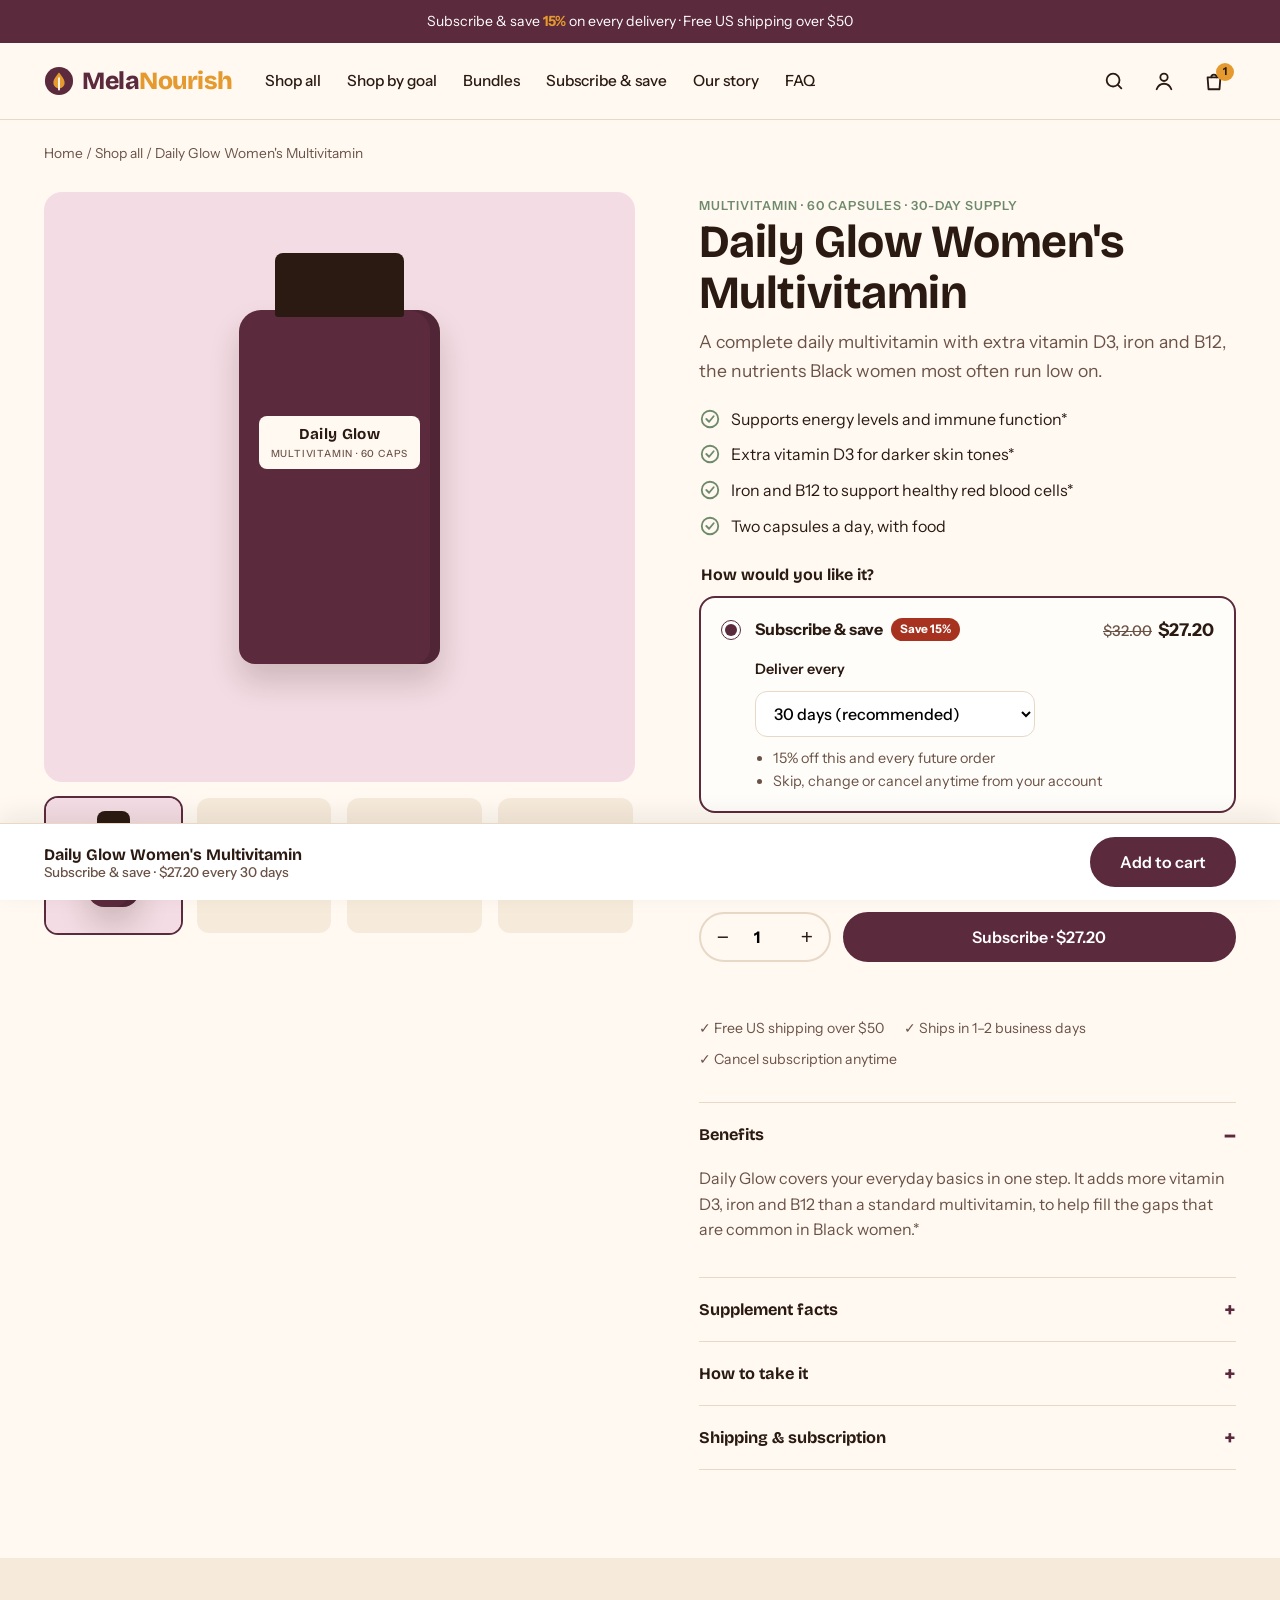
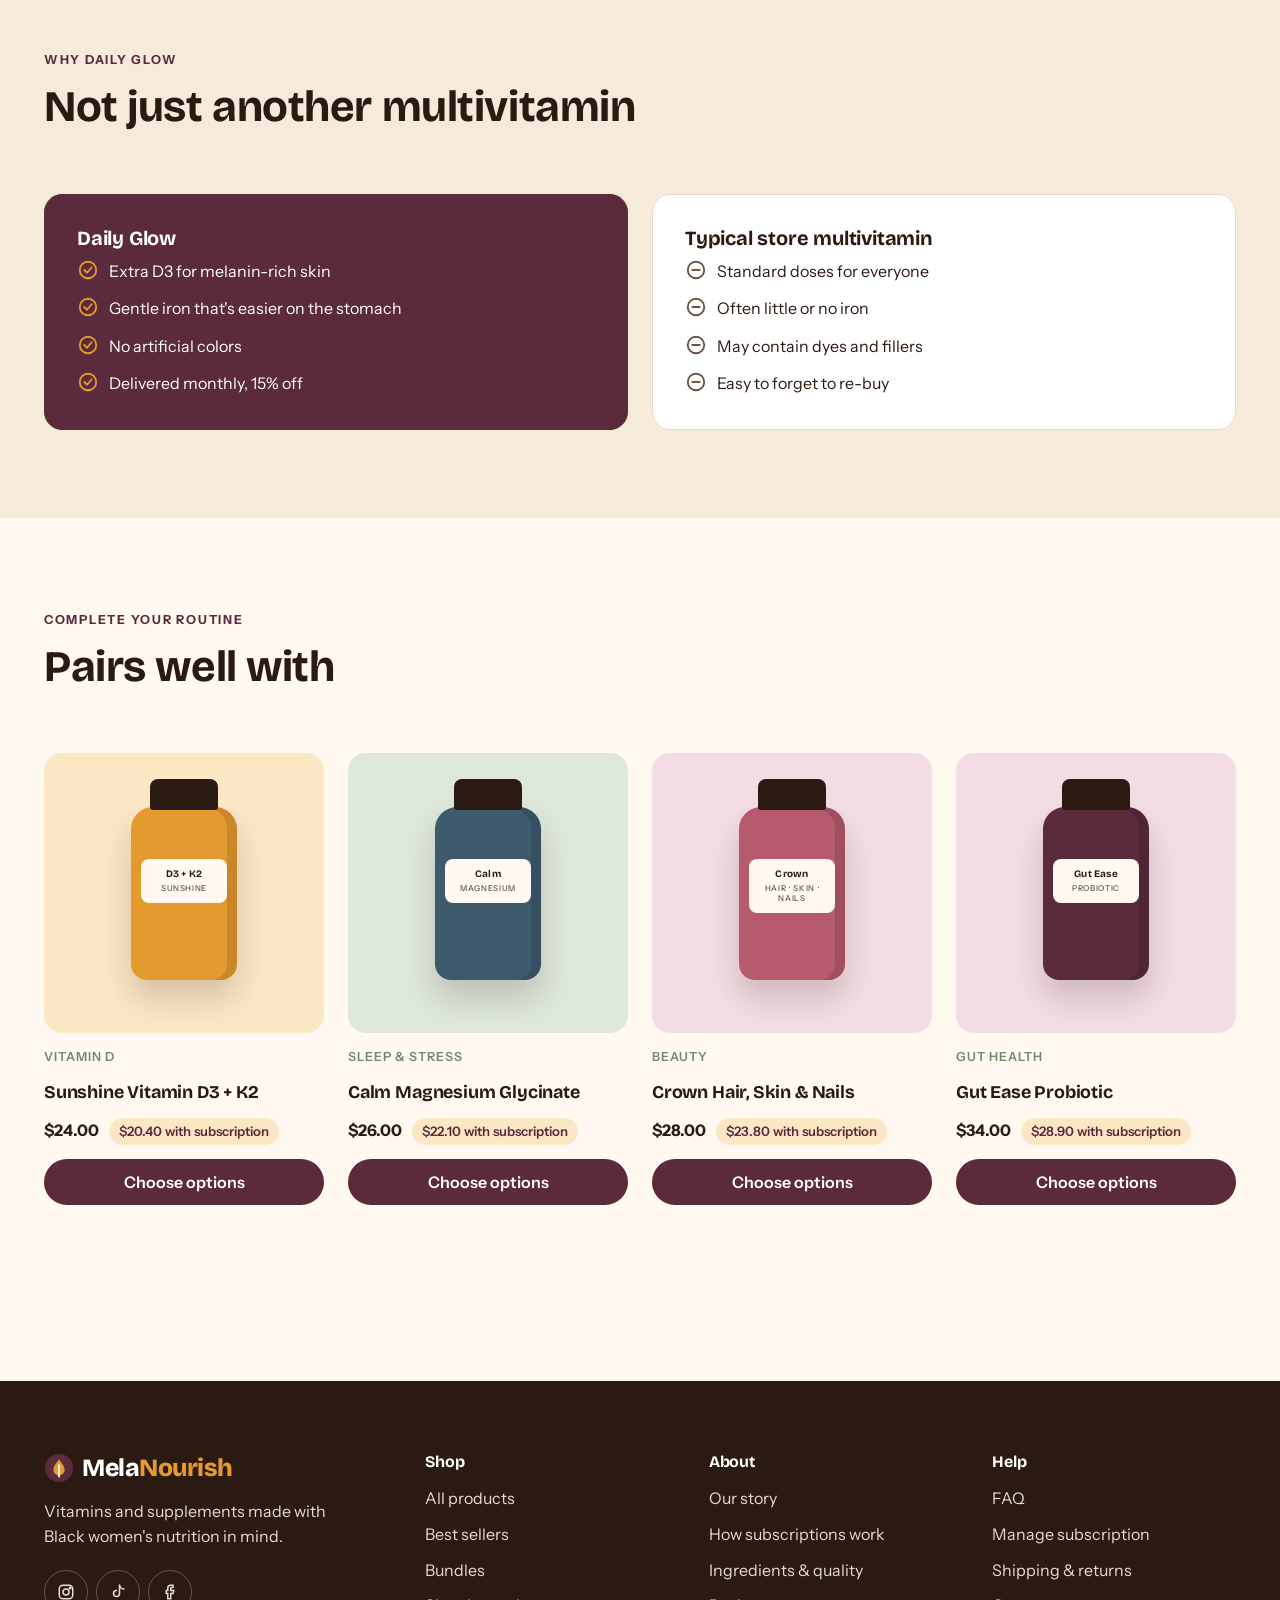
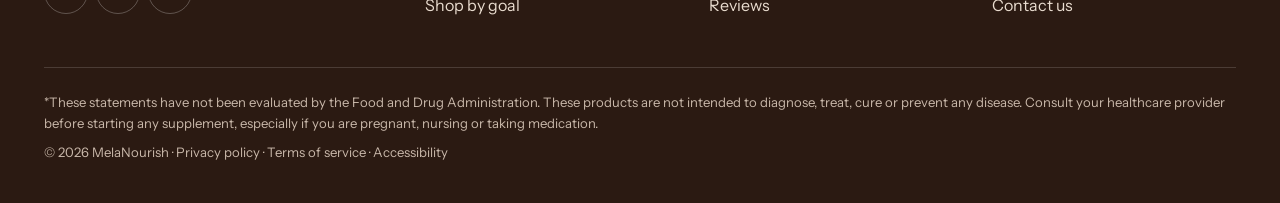
==== product.html @ 8668e56a "Add product page mockup for Daily Glow Women's Multivitamin with complete HTML structure and styling" ====
<!DOCTYPE html>
<html lang="en">
<head>
<meta charset="utf-8">
<meta name="viewport" content="width=device-width, initial-scale=1">
<title>Daily Glow Women's Multivitamin — MelaNourish (Product page mockup)</title>
<link rel="preconnect" href="https://fonts.googleapis.com">
<link rel="preconnect" href="https://fonts.gstatic.com" crossorigin>
<link href="https://fonts.googleapis.com/css2?family=Bricolage+Grotesque:opsz,wght@12..96,500;12..96,700;12..96,800&family=Instrument+Sans:wght@400;500;600;700&display=swap" rel="stylesheet">
<link rel="stylesheet" href="assets/theme.css">
</head>
<body class="has-sticky-atc">

<!-- ============================================================
     SVG icon sprite → snippets/icon-*.liquid
     ============================================================ -->
<svg width="0" height="0" style="position:absolute" aria-hidden="true">
  <defs>
    <symbol id="i-check" viewBox="0 0 24 24" fill="none" stroke="currentColor" stroke-width="2" stroke-linecap="round" stroke-linejoin="round"><circle cx="12" cy="12" r="9"/><path d="m8 12 3 3 5-6"/></symbol>
    <symbol id="i-minus" viewBox="0 0 24 24" fill="none" stroke="currentColor" stroke-width="2" stroke-linecap="round"><circle cx="12" cy="12" r="9"/><path d="M8 12h8"/></symbol>
    <symbol id="i-search" viewBox="0 0 24 24" fill="none" stroke="currentColor" stroke-width="2" stroke-linecap="round"><circle cx="11" cy="11" r="7"/><path d="m20 20-3.5-3.5"/></symbol>
    <symbol id="i-user" viewBox="0 0 24 24" fill="none" stroke="currentColor" stroke-width="2" stroke-linecap="round"><circle cx="12" cy="8" r="4"/><path d="M4 21c1.5-4 4.5-6 8-6s6.5 2 8 6"/></symbol>
    <symbol id="i-bag" viewBox="0 0 24 24" fill="none" stroke="currentColor" stroke-width="2" stroke-linejoin="round"><path d="M5 8h14l-1 13H6L5 8Z"/><path d="M9 8a3 3 0 0 1 6 0" stroke-linecap="round"/></symbol>
    <symbol id="i-menu" viewBox="0 0 24 24" fill="none" stroke="currentColor" stroke-width="2" stroke-linecap="round"><path d="M4 7h16M4 12h16M4 17h16"/></symbol>
    <symbol id="i-leaf" viewBox="0 0 24 24" fill="none" stroke="currentColor" stroke-width="2" stroke-linecap="round" stroke-linejoin="round"><path d="M5 19c0-8 5-14 15-14 0 10-6 15-14 15"/><path d="M5 19c3-4 6-6 10-8"/></symbol>
    <symbol id="i-sun" viewBox="0 0 24 24" fill="none" stroke="currentColor" stroke-width="2" stroke-linecap="round"><circle cx="12" cy="12" r="4"/><path d="M12 2v2M12 20v2M2 12h2M20 12h2M4.9 4.9l1.4 1.4M17.7 17.7l1.4 1.4M4.9 19.1l1.4-1.4M17.7 6.3l1.4-1.4"/></symbol>
    <symbol id="i-bolt" viewBox="0 0 24 24" fill="none" stroke="currentColor" stroke-width="2" stroke-linejoin="round"><path d="M13 2 4 14h7l-1 8 9-12h-7l1-8Z"/></symbol>
    <symbol id="i-sparkle" viewBox="0 0 24 24" fill="none" stroke="currentColor" stroke-width="2" stroke-linejoin="round"><path d="M12 3l1.8 5.2L19 10l-5.2 1.8L12 17l-1.8-5.2L5 10l5.2-1.8L12 3Z"/><path d="M19 16l.7 1.8 1.8.7-1.8.7L19 21l-.7-1.8-1.8-.7 1.8-.7L19 16Z"/></symbol>
    <symbol id="i-moon" viewBox="0 0 24 24" fill="none" stroke="currentColor" stroke-width="2" stroke-linejoin="round"><path d="M20 14.5A8 8 0 1 1 9.5 4a6.5 6.5 0 0 0 10.5 10.5Z"/></symbol>
    <symbol id="i-heart" viewBox="0 0 24 24" fill="none" stroke="currentColor" stroke-width="2" stroke-linejoin="round"><path d="M12 20s-7-4.4-7-10a4 4 0 0 1 7-2.6A4 4 0 0 1 19 10c0 5.6-7 10-7 10Z"/></symbol>
    <symbol id="i-flower" viewBox="0 0 24 24" fill="none" stroke="currentColor" stroke-width="2" stroke-linejoin="round"><circle cx="12" cy="12" r="2.5"/><path d="M12 9.5C12 6 13.5 4 12 3s-0 2.5 0 6.5ZM12 14.5c0 3.5-1.5 5.5 0 6.5s0-2.5 0-6.5ZM9.5 12C6 12 4 10.5 3 12s2.5 0 6.5 0ZM14.5 12c3.5 0 5.5 1.5 6.5 0s-2.5 0-6.5 0Z"/></symbol>
    <symbol id="i-shield" viewBox="0 0 24 24" fill="none" stroke="currentColor" stroke-width="2" stroke-linejoin="round"><path d="M12 3 5 6v6c0 4.5 3 7.5 7 9 4-1.5 7-4.5 7-9V6l-7-3Z"/><path d="m9 12 2 2 4-4" stroke-linecap="round"/></symbol>
    <symbol id="i-truck" viewBox="0 0 24 24" fill="none" stroke="currentColor" stroke-width="2" stroke-linejoin="round"><path d="M3 6h11v10H3zM14 10h4l3 3v3h-7"/><circle cx="7" cy="18" r="2"/><circle cx="17" cy="18" r="2"/></symbol>
    <symbol id="i-refresh" viewBox="0 0 24 24" fill="none" stroke="currentColor" stroke-width="2" stroke-linecap="round" stroke-linejoin="round"><path d="M20 11a8 8 0 0 0-14.9-3M4 13a8 8 0 0 0 14.9 3"/><path d="M4 4v4h4M20 20v-4h-4"/></symbol>
    <symbol id="i-flask" viewBox="0 0 24 24" fill="none" stroke="currentColor" stroke-width="2" stroke-linejoin="round"><path d="M9 3h6M10 3v6l-5 9a2 2 0 0 0 1.8 3h10.4a2 2 0 0 0 1.8-3l-5-9V3"/><path d="M7.5 15h9"/></symbol>
    <symbol id="i-ig" viewBox="0 0 24 24" fill="none" stroke="currentColor" stroke-width="2"><rect x="3" y="3" width="18" height="18" rx="5"/><circle cx="12" cy="12" r="4"/><circle cx="17.5" cy="6.5" r="1" fill="currentColor"/></symbol>
    <symbol id="i-tt" viewBox="0 0 24 24" fill="none" stroke="currentColor" stroke-width="2" stroke-linecap="round"><path d="M14 3v11a4 4 0 1 1-4-4"/><path d="M14 3c.5 3 2.5 5 6 5"/></symbol>
    <symbol id="i-fb" viewBox="0 0 24 24" fill="none" stroke="currentColor" stroke-width="2" stroke-linecap="round"><path d="M15 3h-2a4 4 0 0 0-4 4v3H7v4h2v7h4v-7h3l1-4h-4V7a1 1 0 0 1 1-1h2V3Z"/></symbol>
    <symbol id="i-logo" viewBox="0 0 32 32"><circle cx="16" cy="16" r="15" fill="#5B2A3C"/><path d="M16 7c3 4 6 7 6 11a6 6 0 0 1-12 0c0-4 3-7 6-11Z" fill="#E59A2F"/><path d="M16 13v12" stroke="#FFF9F2" stroke-width="2" stroke-linecap="round"/></symbol>
  </defs>
</svg>

<!-- ============================================================
     SECTION: announcement-bar   (sections/announcement-bar.liquid)
     settings: text (richtext), link (url)
     ============================================================ -->
<div class="announcement-bar" data-section-type="announcement-bar">
  <p style="margin:0">Subscribe &amp; save <strong>15%</strong> on every delivery · Free US shipping over $50</p>
</div>

<!-- ============================================================
     SECTION: header   (sections/header.liquid)
     settings: logo (image_picker), menu (link_list), show_search, show_account
     ============================================================ -->
<header class="site-header" data-section-type="header">
  <div class="page-width site-header__inner">
    <a class="logo" href="index.html" aria-label="MelaNourish home"><svg aria-hidden="true"><use href="#i-logo"/></svg><span class="logo__word">Mela<span>Nourish</span></span></a>
    <nav class="main-nav" id="main-nav" aria-label="Main">
      <div class="main-nav__top">
        <span class="logo"><svg aria-hidden="true"><use href="#i-logo"/></svg><span class="logo__word">Mela<span>Nourish</span></span></span>
        <button class="icon-button" type="button" aria-label="Close menu" data-menu-close><svg aria-hidden="true" viewBox="0 0 24 24" fill="none" stroke="currentColor" stroke-width="2" stroke-linecap="round"><path d="M6 6l12 12M18 6 6 18"/></svg></button>
      </div>
      <ul>
        <li><a href="index.html#best-sellers">Shop all</a></li>
        <li><a href="index.html#shop-by-goal">Shop by goal</a></li>
        <li><a href="index.html#bundles">Bundles</a></li>
        <li><a href="index.html#how-it-works">Subscribe &amp; save</a></li>
        <li><a href="index.html#our-story">Our story</a></li>
        <li><a href="index.html#faq">FAQ</a></li>
      </ul>
      <div class="main-nav__footer">
        <a class="button" href="index.html#best-sellers">Shop best sellers</a>
        <a class="button button--secondary" href="#">Log in / Manage subscription</a>
      </div>
    </nav>
    <button class="nav-overlay" type="button" tabindex="-1" aria-label="Close menu" data-nav-overlay></button>
    <div class="header-icons">
      <button class="icon-button" type="button" aria-label="Search" aria-controls="search-overlay" data-search-open><svg aria-hidden="true"><use href="#i-search"/></svg></button>
      <a class="icon-button icon-button--account" href="#" aria-label="Account"><svg aria-hidden="true"><use href="#i-user"/></svg></a>
      <a class="icon-button" href="#cart" aria-label="Open cart, 0 items" aria-controls="cart-drawer" data-cart-open><svg aria-hidden="true"><use href="#i-bag"/></svg><span class="cart-count" data-cart-count>0</span></a>
      <button class="icon-button menu-toggle" type="button" aria-label="Open menu" aria-expanded="false" aria-controls="main-nav" data-menu-toggle><svg aria-hidden="true"><use href="#i-menu"/></svg></button>
    </div>
  </div>
</header>

<!-- ============================================================
     SNIPPET: cart-drawer   (snippets/cart-drawer.liquid, rendered in layout/theme.liquid)
     settings: free_shipping_threshold, upsell_product, checkout_note
     ============================================================ -->

<!-- ============================================================
     SNIPPET: predictive-search   (snippets/predictive-search.liquid + sections/predictive-search.liquid)
     settings: popular_searches (list), quick_links (link_list), featured_collection
     ============================================================ -->
<div class="search-overlay" id="search-overlay" role="dialog" aria-modal="true" aria-label="Search" data-search>
  <div class="search-top">
    <div class="page-width search-top__inner">
      <form class="search-field" action="#" role="search" data-search-form>
        <svg aria-hidden="true"><use href="#i-search"/></svg>
        <label class="visually-hidden" for="search-input">Search products</label>
        <input id="search-input" type="search" name="q" placeholder="Search vitamins, goals, ingredients…" autocomplete="off" data-search-input>
        <button class="search-clear" type="button" hidden data-search-clear>Clear</button>
      </form>
      <button class="icon-button" type="button" aria-label="Close search" data-search-close><svg aria-hidden="true" viewBox="0 0 24 24" fill="none" stroke="currentColor" stroke-width="2" stroke-linecap="round"><path d="M6 6l12 12M18 6 6 18"/></svg></button>
    </div>
  </div>

  <div class="page-width search-body">
    <!-- default state -->
    <div class="search-block" data-search-default>
      <h2>Popular searches</h2>
      <ul class="chips">
        <li><button class="chip-btn" type="button" data-search-term="Vitamin D">Vitamin D</button></li>
        <li><button class="chip-btn" type="button" data-search-term="Iron">Iron</button></li>
        <li><button class="chip-btn" type="button" data-search-term="Hair">Hair growth</button></li>
        <li><button class="chip-btn" type="button" data-search-term="Magnesium">Magnesium</button></li>
        <li><button class="chip-btn" type="button" data-search-term="Sleep">Sleep</button></li>
        <li><button class="chip-btn" type="button" data-search-term="Gut">Bloating</button></li>
      </ul>
    </div>
    <div class="search-block" data-search-default>
      <h2>Shop by goal</h2>
      <ul class="chips">
        <li><a class="chip-btn" href="index.html#shop-by-goal" data-search-link><svg aria-hidden="true"><use href="#i-bolt"/></svg>Energy</a></li>
        <li><a class="chip-btn" href="index.html#shop-by-goal" data-search-link><svg aria-hidden="true"><use href="#i-sparkle"/></svg>Hair &amp; skin</a></li>
        <li><a class="chip-btn" href="index.html#shop-by-goal" data-search-link><svg aria-hidden="true"><use href="#i-flower"/></svg>Hormones</a></li>
        <li><a class="chip-btn" href="index.html#shop-by-goal" data-search-link><svg aria-hidden="true"><use href="#i-moon"/></svg>Sleep &amp; stress</a></li>
        <li><a class="chip-btn" href="index.html#bundles" data-search-link><svg aria-hidden="true"><use href="#i-shield"/></svg>Bundles</a></li>
      </ul>
    </div>

    <!-- results (default: trending products; typing: matches) -->
    <div class="search-block">
      <h2 data-search-heading>Trending now</h2>
      <p class="search-count" data-search-count hidden></p>
      <ul class="search-results" data-search-results aria-live="polite"></ul>
      <p class="search-empty" data-search-empty hidden>No products found. Try "vitamin D", "iron" or "sleep".</p>
      <div class="search-all" data-search-all hidden><a class="button button--secondary" href="index.html#best-sellers" data-search-link>View all results</a></div>
    </div>
  </div>
</div>

<button class="cart-overlay" type="button" tabindex="-1" aria-label="Close cart" data-cart-overlay></button>
<aside class="cart-drawer" id="cart-drawer" role="dialog" aria-modal="true" aria-labelledby="cart-title" data-cart-drawer>
  <div class="cart-drawer__head">
    <h2 id="cart-title">Your cart <span class="cart-drawer__count" data-cart-drawer-count>0</span></h2>
    <button class="icon-button" type="button" aria-label="Close cart" data-cart-close><svg aria-hidden="true" viewBox="0 0 24 24" fill="none" stroke="currentColor" stroke-width="2" stroke-linecap="round"><path d="M6 6l12 12M18 6 6 18"/></svg></button>
  </div>

  <div class="ship-bar">
    <p data-ship-text>You're <strong>$50.00</strong> away from free shipping</p>
    <div class="ship-bar__track"><div class="ship-bar__fill" data-ship-fill></div></div>
  </div>

  <ul class="cart-items" data-cart-items aria-live="polite"></ul>

  <div class="cart-empty">
    <svg aria-hidden="true"><use href="#i-bag"/></svg>
    <h3>Your cart is empty</h3>
    <p>Start with our best sellers or build your own routine.</p>
    <a class="button" href="index.html#best-sellers" data-cart-close>Shop best sellers</a>
  </div>

  <div class="cart-upsell" data-cart-upsell>
    <h3>Pairs well with</h3>
    <div class="upsell-card">
      <span class="bottle-art" style="--art-bg:#FCE7C4"><span class="bottle" style="--bottle:#E59A2F"></span></span>
      <div><strong>Sunshine D3 + K2</strong><span>$24.00</span></div>
      <button class="button button--secondary" type="button" data-upsell-add>Add</button>
    </div>
  </div>

  <div class="cart-drawer__foot">
    <div class="cart-totals">
      <div><span>Subtotal</span><span data-cart-subtotal>$0.00</span></div>
      <div class="is-save" data-cart-save-row><span>Subscription savings</span><span data-cart-save>−$0.00</span></div>
      <div><span>Shipping</span><span data-cart-ship>Calculated at checkout</span></div>
      <div class="is-total"><span>Total</span><span data-cart-total>$0.00</span></div>
    </div>
    <button class="button" type="button" data-checkout>Checkout securely</button>
    <p class="checkout-msg" data-checkout-msg role="status"></p>
    <p class="cart-drawer__note">Subscriptions renew automatically. Skip or cancel anytime.</p>
  </div>
</aside>


<main id="main">

<!-- ============================================================
     SECTION: main-product   (sections/main-product.liquid)
     blocks: title, subtitle, highlights, purchase_options (selling plans), buy_buttons, collapsible_tab ×4
     Subscription: Shopify Selling Plans (Shopify Subscriptions app / Recharge / Appstle).
     In Liquid: product.selling_plan_groups → radio + <select name="selling_plan">
     ============================================================ -->
<div class="page-width">
  <nav class="breadcrumbs" aria-label="Breadcrumb"><a href="index.html">Home</a> / <a href="index.html#best-sellers">Shop all</a> / <span aria-current="page">Daily Glow Women's Multivitamin</span></nav>

  <section class="product" data-section-type="main-product">
    <!-- product media gallery -->
    <div class="product__media">
      <div class="bottle-art" style="--art-bg:#F3DCE3" data-main-media role="img" aria-label="Daily Glow Multivitamin bottle">
        <div class="bottle" style="--bottle:#5B2A3C; width:34%; height:60%"><div class="bottle__label" style="font-size:.95rem">Daily Glow<small style="font-size:.62rem">Multivitamin · 60 caps</small></div></div>
      </div>
      <div class="product__thumbs" role="group" aria-label="Product images">
        <button type="button" aria-current="true" aria-label="Image 1: bottle front" data-thumb>
          <span class="bottle-art" style="--art-bg:#F3DCE3"><span class="bottle" style="--bottle:#5B2A3C"></span></span>
        </button>
        <button type="button" aria-current="false" aria-label="Image 2: supplement facts" data-thumb><span class="thumb-panel">Supplement facts</span></button>
        <button type="button" aria-current="false" aria-label="Image 3: lifestyle photo" data-thumb><span class="thumb-panel">Lifestyle photo</span></button>
        <button type="button" aria-current="false" aria-label="Image 4: ingredient close-up" data-thumb><span class="thumb-panel">Capsule close-up</span></button>
      </div>
    </div>

    <!-- product info -->
    <div class="product__info">
      <span class="product-card__type">Multivitamin · 60 capsules · 30-day supply</span>
      <h1>Daily Glow Women's Multivitamin</h1>
      <p class="product__subtitle">A complete daily multivitamin with extra vitamin D3, iron and B12, the nutrients Black women most often run low on.</p>

      <ul class="product__highlights">
        <li><svg aria-hidden="true"><use href="#i-check"/></svg>Supports energy levels and immune function*</li>
        <li><svg aria-hidden="true"><use href="#i-check"/></svg>Extra vitamin D3 for darker skin tones*</li>
        <li><svg aria-hidden="true"><use href="#i-check"/></svg>Iron and B12 to support healthy red blood cells*</li>
        <li><svg aria-hidden="true"><use href="#i-check"/></svg>Two capsules a day, with food</li>
      </ul>

      <form data-product-form novalidate>
        <fieldset class="purchase-options">
          <legend>How would you like it?</legend>

          <div class="purchase-option">
            <label class="purchase-option__row">
              <input type="radio" name="purchase_type" value="subscription" checked data-purchase-type>
              <span class="purchase-option__title">Subscribe &amp; save<em>Save 15%</em></span>
              <span class="purchase-option__price"><s>$32.00</s>$27.20</span>
            </label>
            <div class="subscription-details" data-subscription-details>
              <label for="selling-plan">Deliver every</label>
              <select id="selling-plan" name="selling_plan" data-selling-plan>
                <option value="30">30 days (recommended)</option>
                <option value="60">60 days</option>
                <option value="90">90 days</option>
              </select>
              <ul>
                <li>15% off this and every future order</li>
                <li>Skip, change or cancel anytime from your account</li>
              </ul>
            </div>
          </div>

          <div class="purchase-option">
            <label class="purchase-option__row">
              <input type="radio" name="purchase_type" value="onetime" data-purchase-type>
              <span class="purchase-option__title">One-time purchase</span>
              <span class="purchase-option__price">$32.00</span>
            </label>
          </div>
        </fieldset>

        <div class="buy-row">
          <div class="qty">
            <button type="button" aria-label="Decrease quantity" data-qty-minus>−</button>
            <label class="visually-hidden" for="qty">Quantity</label>
            <input id="qty" type="number" name="quantity" value="1" min="1" max="9" inputmode="numeric" data-qty>
            <button type="button" aria-label="Increase quantity" data-qty-plus>+</button>
          </div>
          <button class="button button--full" type="submit" data-atc>Subscribe · $27.20</button>
        </div>
        <p class="added-message" data-added role="status"></p>
      </form>

      <div class="product__assurance">
        <span>✓ Free US shipping over $50</span>
        <span>✓ Ships in 1–2 business days</span>
        <span>✓ Cancel subscription anytime</span>
      </div>

      <div class="product-tabs">
        <details open>
          <summary>Benefits</summary>
          <div class="tab-body"><p>Daily Glow covers your everyday basics in one step. It adds more vitamin D3, iron and B12 than a standard multivitamin, to help fill the gaps that are common in Black women.*</p></div>
        </details>
        <details>
          <summary>Supplement facts</summary>
          <div class="tab-body">
            <table class="facts-table">
              <caption>Supplement Facts</caption>
              <thead><tr><th scope="col">Serving size: 2 capsules</th><th scope="col">% DV</th></tr></thead>
              <tbody>
                <tr><td>Vitamin D3 (as cholecalciferol) [amount]</td><td>[%]</td></tr>
                <tr><td>Iron (as ferrous bisglycinate) [amount]</td><td>[%]</td></tr>
                <tr><td>Vitamin B12 (as methylcobalamin) [amount]</td><td>[%]</td></tr>
                <tr><td>Folate [amount]</td><td>[%]</td></tr>
                <tr><td>Magnesium [amount]</td><td>[%]</td></tr>
              </tbody>
            </table>
            <p style="margin-top:12px;font-size:.85rem">Final values come from the supplier's product spec sheet.</p>
          </div>
        </details>
        <details>
          <summary>How to take it</summary>
          <div class="tab-body"><p>Take 2 capsules daily with a meal and a glass of water. Do not exceed the recommended dose.</p></div>
        </details>
        <details>
          <summary>Shipping &amp; subscription</summary>
          <div class="tab-body"><p>Orders ship from the US within 1–2 business days. Subscriptions renew on your schedule, and we email you before every shipment so you can skip or change it.</p></div>
        </details>
      </div>
    </div>
  </section>
</div>

<!-- ============================================================
     SECTION: comparison   (sections/comparison.liquid)
     blocks: ours_point ×4, theirs_point ×4
     ============================================================ -->
<section class="section section--surface" data-section-type="comparison">
  <div class="page-width">
    <div class="section-header">
      <div>
        <span class="eyebrow">Why Daily Glow</span>
        <h2>Not just another multivitamin</h2>
      </div>
    </div>
    <div class="compare">
      <div class="compare__col compare__col--ours">
        <h3>Daily Glow</h3>
        <ul>
          <li><svg aria-hidden="true"><use href="#i-check"/></svg>Extra D3 for melanin-rich skin</li>
          <li><svg aria-hidden="true"><use href="#i-check"/></svg>Gentle iron that's easier on the stomach</li>
          <li><svg aria-hidden="true"><use href="#i-check"/></svg>No artificial colors</li>
          <li><svg aria-hidden="true"><use href="#i-check"/></svg>Delivered monthly, 15% off</li>
        </ul>
      </div>
      <div class="compare__col">
        <h3>Typical store multivitamin</h3>
        <ul>
          <li><svg aria-hidden="true"><use href="#i-minus"/></svg>Standard doses for everyone</li>
          <li><svg aria-hidden="true"><use href="#i-minus"/></svg>Often little or no iron</li>
          <li><svg aria-hidden="true"><use href="#i-minus"/></svg>May contain dyes and fillers</li>
          <li><svg aria-hidden="true"><use href="#i-minus"/></svg>Easy to forget to re-buy</li>
        </ul>
      </div>
    </div>
  </div>
</section>

<!-- ============================================================
     SECTION: related-products   (sections/related-products.liquid, uses product-card snippet)
     ============================================================ -->
<section class="section" data-section-type="related-products">
  <div class="page-width">
    <div class="section-header">
      <div>
        <span class="eyebrow">Complete your routine</span>
        <h2>Pairs well with</h2>
      </div>
    </div>
    <div class="product-grid">
      <article class="product-card">
        <div class="product-card__media"><a href="product.html" class="bottle-art" style="--art-bg:#FCE7C4" aria-label="Sunshine D3 + K2"><div class="bottle" style="--bottle:#E59A2F"><div class="bottle__label">D3 + K2<small>Sunshine</small></div></div></a></div>
        <span class="product-card__type">Vitamin D</span>
        <h3 class="product-card__title"><a href="product.html">Sunshine Vitamin D3 + K2</a></h3>
        <div class="product-card__price">$24.00 <span class="product-card__sub">$20.40 with subscription</span></div>
        <a class="button" href="product.html">Choose options</a>
      </article>
      <article class="product-card">
        <div class="product-card__media"><a href="product.html" class="bottle-art" style="--art-bg:#DDE7DA" aria-label="Calm Magnesium Glycinate"><div class="bottle" style="--bottle:#3E5B6E"><div class="bottle__label">Calm<small>Magnesium</small></div></div></a></div>
        <span class="product-card__type">Sleep &amp; stress</span>
        <h3 class="product-card__title"><a href="product.html">Calm Magnesium Glycinate</a></h3>
        <div class="product-card__price">$26.00 <span class="product-card__sub">$22.10 with subscription</span></div>
        <a class="button" href="product.html">Choose options</a>
      </article>
      <article class="product-card">
        <div class="product-card__media"><a href="product.html" class="bottle-art" style="--art-bg:#F3DCE3" aria-label="Crown Hair, Skin and Nails"><div class="bottle" style="--bottle:#B65A6E"><div class="bottle__label">Crown<small>Hair · Skin · Nails</small></div></div></a></div>
        <span class="product-card__type">Beauty</span>
        <h3 class="product-card__title"><a href="product.html">Crown Hair, Skin &amp; Nails</a></h3>
        <div class="product-card__price">$28.00 <span class="product-card__sub">$23.80 with subscription</span></div>
        <a class="button" href="product.html">Choose options</a>
      </article>
      <article class="product-card">
        <div class="product-card__media"><a href="product.html" class="bottle-art" style="--art-bg:#F3DCE3" aria-label="Gut Ease Probiotic"><div class="bottle" style="--bottle:#5B2A3C"><div class="bottle__label">Gut Ease<small>Probiotic</small></div></div></a></div>
        <span class="product-card__type">Gut health</span>
        <h3 class="product-card__title"><a href="product.html">Gut Ease Probiotic</a></h3>
        <div class="product-card__price">$34.00 <span class="product-card__sub">$28.90 with subscription</span></div>
        <a class="button" href="product.html">Choose options</a>
      </article>
    </div>
  </div>
</section>

</main>

<!-- snippets/sticky-add-to-cart.liquid -->
<div class="sticky-atc" data-sticky-atc aria-hidden="true">
  <div class="page-width sticky-atc__inner">
    <span class="sticky-atc__name">Daily Glow Women's Multivitamin<small data-sticky-price>Subscribe &amp; save · $27.20</small></span>
    <button class="button" type="button" data-sticky-button tabindex="-1">Add to cart</button>
  </div>
</div>


<!-- ============================================================
     SECTION: footer   (sections/footer.liquid)
     blocks: menu (link_list) ×3, brand_info (text + social)
     settings: disclaimer (richtext)
     ============================================================ -->
<footer class="site-footer" data-section-type="footer">
  <div class="page-width">
    <div class="footer__grid">
      <div>
        <a class="logo" href="index.html" aria-label="MelaNourish home"><svg aria-hidden="true"><use href="#i-logo"/></svg><span class="logo__word">Mela<span>Nourish</span></span></a>
        <p style="margin-top:16px;max-width:300px">Vitamins and supplements made with Black women's nutrition in mind.</p>
        <div class="social">
          <a href="#" aria-label="Instagram"><svg aria-hidden="true"><use href="#i-ig"/></svg></a>
          <a href="#" aria-label="TikTok"><svg aria-hidden="true"><use href="#i-tt"/></svg></a>
          <a href="#" aria-label="Facebook"><svg aria-hidden="true"><use href="#i-fb"/></svg></a>
        </div>
      </div>
      <div><h3>Shop</h3><ul><li><a href="index.html#best-sellers">All products</a></li><li><a href="index.html#best-sellers">Best sellers</a></li><li><a href="index.html#bundles">Bundles</a></li><li><a href="index.html#shop-by-goal">Shop by goal</a></li></ul></div>
      <div><h3>About</h3><ul><li><a href="index.html#our-story">Our story</a></li><li><a href="index.html#how-it-works">How subscriptions work</a></li><li><a href="#">Ingredients &amp; quality</a></li><li><a href="#">Reviews</a></li></ul></div>
      <div><h3>Help</h3><ul><li><a href="index.html#faq">FAQ</a></li><li><a href="#">Manage subscription</a></li><li><a href="#">Shipping &amp; returns</a></li><li><a href="#">Contact us</a></li></ul></div>
    </div>
    <div class="disclaimer">
      <p>*These statements have not been evaluated by the Food and Drug Administration. These products are not intended to diagnose, treat, cure or prevent any disease. Consult your healthcare provider before starting any supplement, especially if you are pregnant, nursing or taking medication.</p>
      <p>© 2026 MelaNourish · Privacy policy · Terms of service · Accessibility</p>
    </div>
  </div>
</footer>

<script src="assets/theme.js"></script>
</body>
</html>
---- assets/theme.css ----
/* =========================================================
   MelaNourish — Mockup theme stylesheet
   Every :root variable below maps 1:1 to a future
   config/settings_schema.json setting (see comments).
   Section styles are grouped by the Shopify section file
   they will become: sections/<name>.liquid
   ========================================================= */

:root {
  /* settings: colors */
  --color-background: #FFF9F2;      /* colors_background */
  --color-surface: #F6EADB;         /* colors_surface */
  --color-text: #2B1A12;            /* colors_text */
  --color-text-muted: #6B5246;      /* colors_text_muted */
  --color-primary: #5B2A3C;         /* colors_primary (deep plum) */
  --color-primary-contrast: #FFFFFF;
  --color-accent: #E59A2F;          /* colors_accent (marigold) */
  --color-accent-soft: #FCE7C4;
  --color-sage: #6F8A6A;            /* colors_secondary */
  --color-border: #E8D8C6;
  --color-sale: #A6321F;

  /* settings: typography */
  --font-heading: "Bricolage Grotesque", "Helvetica Neue", Arial, sans-serif; /* type_header_font */
  --font-body: "Instrument Sans", "Helvetica Neue", Arial, sans-serif;        /* type_body_font */
  --heading-weight: 700;

  /* settings: layout */
  --page-width: 1240px;             /* page_width */
  --radius: 18px;                   /* card_corner_radius */
  --radius-button: 999px;           /* button_corner_radius */
  --section-spacing: 88px;          /* spacing_sections */
  --gap: 24px;
}

*, *::before, *::after { box-sizing: border-box; }
html { scroll-behavior: smooth; }
body {
  margin: 0;
  background: var(--color-background);
  color: var(--color-text);
  font-family: var(--font-body);
  font-size: 16px;
  line-height: 1.6;
  -webkit-font-smoothing: antialiased;
}
img { max-width: 100%; display: block; }
a { color: inherit; }
h1, h2, h3, h4 {
  font-family: var(--font-heading);
  font-weight: var(--heading-weight);
  line-height: 1.1;
  margin: 0 0 .5em;
  letter-spacing: -0.01em;
}
h1 { font-size: clamp(2.4rem, 5vw, 4.2rem); }
h2 { font-size: clamp(1.9rem, 3.4vw, 2.8rem); }
h3 { font-size: 1.25rem; }
p { margin: 0 0 1em; }

.page-width { max-width: var(--page-width); margin: 0 auto; padding: 0 24px; }
.section { padding: var(--section-spacing) 0; }
.section--surface { background: var(--color-surface); }
.section--primary { background: var(--color-primary); color: var(--color-primary-contrast); }
.section-header { display: flex; justify-content: space-between; align-items: end; gap: 24px; margin-bottom: 40px; flex-wrap: wrap; }
.section-header p { color: var(--color-text-muted); max-width: 560px; margin: 0; }
.section--primary .section-header p { color: rgba(255,255,255,.82); }
.eyebrow {
  display: inline-block; font-size: .78rem; font-weight: 700; letter-spacing: .14em;
  text-transform: uppercase; color: var(--color-primary); margin-bottom: 14px;
}
.section--primary .eyebrow { color: var(--color-accent); }
.visually-hidden { position: absolute !important; width: 1px; height: 1px; overflow: hidden; clip: rect(0 0 0 0); white-space: nowrap; }

/* ---------- snippets/button ---------- */
.button {
  display: inline-flex; align-items: center; justify-content: center; gap: 10px;
  min-height: 50px; padding: 0 28px; border-radius: var(--radius-button);
  font: 600 1rem var(--font-body); text-decoration: none; cursor: pointer;
  border: 2px solid var(--color-primary); background: var(--color-primary); color: var(--color-primary-contrast);
  transition: transform .15s ease, background .15s ease;
}
.button:hover { transform: translateY(-1px); background: #4A2131; }
.button--secondary { background: transparent; color: var(--color-primary); }
.button--secondary:hover { background: var(--color-primary); color: #fff; }
.button--accent { background: var(--color-accent); border-color: var(--color-accent); color: var(--color-text); }
.button--accent:hover { background: #D88B1E; }
.button--light { background: #fff; border-color: #fff; color: var(--color-primary); }
.button--full { width: 100%; }
.link-arrow { font-weight: 600; text-decoration: none; border-bottom: 2px solid var(--color-accent); padding-bottom: 2px; }

/* ---------- snippets/bottle (placeholder product art; replace with product.featured_image) ---------- */
.bottle-art {
  position: relative; aspect-ratio: 1 / 1; border-radius: var(--radius);
  background: var(--art-bg, var(--color-accent-soft));
  display: grid; place-items: center; overflow: hidden;
}
.bottle {
  position: relative; width: 38%; height: 62%;
  background: var(--bottle, var(--color-primary)); border-radius: 22px 22px 16px 16px;
  box-shadow: inset -10px 0 0 rgba(0,0,0,.12), 0 18px 30px rgba(43,26,18,.18);
}
.bottle::before {
  content: ""; position: absolute; left: 18%; right: 18%; top: -16%; height: 18%;
  background: var(--cap, #2B1A12); border-radius: 8px 8px 3px 3px;
}
.bottle__label {
  position: absolute; left: 10%; right: 10%; top: 30%; padding: 10px 6px;
  background: #FFF9F2; border-radius: 8px; text-align: center;
  font: 700 .62rem/1.15 var(--font-heading); color: var(--color-text); letter-spacing: .02em;
}
.bottle__label small { overflow-wrap: anywhere; display: block; font: 500 .5rem var(--font-body); color: var(--color-text-muted); margin-top: 3px; letter-spacing: .08em; text-transform: uppercase; }
.bottle-art--pouch .bottle { width: 46%; height: 58%; border-radius: 10px 10px 26px 26px; }
.bottle-art--pouch .bottle::before { left: 0; right: 0; top: 0; height: 10%; border-radius: 10px 10px 0 0; background: rgba(0,0,0,.18); }

/* ---------- sections/announcement-bar ---------- */
.announcement-bar { background: var(--color-primary); color: #fff; font-size: .88rem; text-align: center; padding: 10px 16px; }
.announcement-bar strong { color: var(--color-accent); }

/* ---------- sections/header ---------- */
.site-header { position: sticky; top: 0; z-index: 20; background: rgba(255,249,242,.96); backdrop-filter: blur(8px); border-bottom: 1px solid var(--color-border); }
.site-header__inner { display: flex; align-items: center; gap: 32px; min-height: 76px; }
.logo { font: 800 1.55rem var(--font-heading); text-decoration: none; color: var(--color-primary); letter-spacing: -0.02em; display: flex; align-items: center; gap: 8px; }
.logo__word span { color: var(--color-accent); }
.logo svg { width: 30px; height: 30px; }
.main-nav { flex: 1; }
.main-nav ul { list-style: none; display: flex; gap: 26px; margin: 0; padding: 0; }
.main-nav a { text-decoration: none; font-weight: 500; font-size: .96rem; }
.main-nav a:hover { color: var(--color-primary); text-decoration: underline; text-underline-offset: 6px; text-decoration-color: var(--color-accent); }
.header-icons { display: flex; gap: 6px; align-items: center; }
.icon-button { width: 44px; height: 44px; display: grid; place-items: center; border: 0; background: transparent; border-radius: 50%; color: var(--color-text); cursor: pointer; position: relative; text-decoration: none; }
.icon-button:hover { background: var(--color-surface); }
.icon-button svg { width: 22px; height: 22px; }
.cart-count { position: absolute; top: 4px; right: 2px; background: var(--color-accent); color: var(--color-text); font-size: .68rem; font-weight: 700; min-width: 18px; height: 18px; border-radius: 9px; display: grid; place-items: center; }
.menu-toggle { display: none; }
.main-nav__top, .main-nav__footer, .nav-overlay { display: none; }

/* ---------- sections/hero ---------- */
.hero { padding: 64px 0 72px; overflow: hidden; }
.hero__grid { display: grid; grid-template-columns: 1.05fr 1fr; gap: 56px; align-items: center; }
.hero__text p { font-size: 1.15rem; color: var(--color-text-muted); max-width: 520px; }
.hero__ctas { display: flex; gap: 14px; flex-wrap: wrap; margin: 30px 0 34px; }
.hero__badges { display: flex; flex-wrap: wrap; gap: 10px 22px; list-style: none; padding: 0; margin: 0; font-size: .9rem; font-weight: 600; }
.hero__badges li { display: flex; align-items: center; gap: 8px; }
.hero__badges svg { width: 20px; height: 20px; color: var(--color-sage); flex: none; }
.hero__visual { position: relative; aspect-ratio: 1 / 1; border-radius: 40% 60% 55% 45% / 50% 45% 55% 50%; background: var(--color-accent-soft); display: grid; place-items: center; }
.hero__visual .bottle-trio { display: flex; align-items: end; gap: 6%; width: 78%; height: 70%; }
.hero__visual .bottle { width: 30%; height: 72%; }
.hero__visual .bottle:nth-child(2) { height: 88%; }
.hero__visual .bottle__label { font-size: .7rem; }
.hero__sticker { position: absolute; right: 2%; top: 10%; width: 132px; height: 132px; border-radius: 50%; background: var(--color-primary); color: #fff; display: grid; place-items: center; text-align: center; font: 700 1rem/1.15 var(--font-heading); transform: rotate(-10deg); padding: 14px; }
.hero__sticker b { display: block; font-size: 1.9rem; color: var(--color-accent); }

/* ---------- sections/shop-by-goal (collection-list) ---------- */
.goal-grid { display: grid; grid-template-columns: repeat(4, 1fr); gap: 16px; }
.goal-card { display: flex; flex-direction: column; gap: 14px; padding: 24px; border-radius: var(--radius); background: #fff; border: 1px solid var(--color-border); text-decoration: none; transition: border-color .15s ease, transform .15s ease; min-height: 172px; }
.goal-card:hover { border-color: var(--color-primary); transform: translateY(-2px); }
.goal-card__icon { width: 48px; height: 48px; border-radius: 14px; display: grid; place-items: center; background: var(--tint, var(--color-accent-soft)); color: var(--color-primary); }
.goal-card__icon svg { width: 24px; height: 24px; }
.goal-card h3 { margin: 0; font-size: 1.1rem; }
.goal-card p { margin: 0; font-size: .9rem; color: var(--color-text-muted); }

/* ---------- snippets/product-card ---------- */
.product-grid { display: grid; grid-template-columns: repeat(4, 1fr); gap: var(--gap); }
.product-card { display: flex; flex-direction: column; gap: 14px; }
.product-card__media { position: relative; }
.product-card__badge { position: absolute; top: 14px; left: 14px; z-index: 1; background: #fff; border-radius: 999px; padding: 4px 12px; font-size: .74rem; font-weight: 700; color: var(--color-primary); }
.product-card__badge--accent { background: var(--color-primary); color: #fff; }
.product-card__type { font-size: .78rem; font-weight: 600; letter-spacing: .08em; text-transform: uppercase; color: var(--color-sage); }
.product-card__title { font: 700 1.12rem/1.25 var(--font-heading); margin: 0; }
.product-card__title a { text-decoration: none; }
.product-card__title a:hover { text-decoration: underline; }
.product-card__benefit { font-size: .9rem; color: var(--color-text-muted); margin: 0; }
.product-card__price { display: flex; align-items: baseline; gap: 10px; flex-wrap: wrap; font-weight: 700; }
.product-card__sub { font-size: .82rem; font-weight: 600; color: var(--color-primary); background: var(--color-accent-soft); padding: 3px 10px; border-radius: 999px; }
.product-card .button { margin-top: auto; min-height: 46px; }
.stars { color: var(--color-accent); letter-spacing: 1px; font-size: .9rem; }
.stars span { color: var(--color-text-muted); font-size: .8rem; letter-spacing: 0; margin-left: 4px; }

/* ---------- sections/image-with-text (mission) ---------- */
.mission__grid { display: grid; grid-template-columns: 1fr 1fr; gap: 64px; align-items: center; }
.mission__art { aspect-ratio: 5 / 4; border-radius: var(--radius); background: linear-gradient(160deg, var(--color-primary) 0 55%, var(--color-accent) 55% 100%); position: relative; overflow: hidden; }
.mission__art::after { content: ""; position: absolute; width: 58%; aspect-ratio: 1; border-radius: 50%; border: 22px solid rgba(255,249,242,.9); right: -8%; bottom: -14%; }
.mission__art-label { position: absolute; left: 32px; top: 32px; color: #fff; font: 700 1.6rem/1.15 var(--font-heading); max-width: 60%; }
.nutrient-list { list-style: none; padding: 0; margin: 26px 0 32px; display: grid; gap: 14px; }
.nutrient-list li { display: grid; grid-template-columns: 44px 1fr; gap: 14px; align-items: start; }
.nutrient-list .chip { width: 44px; height: 44px; border-radius: 12px; background: var(--color-accent-soft); display: grid; place-items: center; font: 800 .82rem var(--font-heading); color: var(--color-primary); }
.nutrient-list strong { display: block; }
.nutrient-list span { color: var(--color-text-muted); font-size: .94rem; }

/* ---------- sections/subscription-steps (multicolumn) ---------- */
.steps { display: grid; grid-template-columns: repeat(3, 1fr); gap: var(--gap); counter-reset: step; }
.step { background: rgba(255,255,255,.08); border: 1px solid rgba(255,255,255,.18); border-radius: var(--radius); padding: 32px; }
.step__num { width: 46px; height: 46px; border-radius: 50%; background: var(--color-accent); color: var(--color-text); display: grid; place-items: center; font: 800 1.1rem var(--font-heading); margin-bottom: 20px; }
.step p { color: rgba(255,255,255,.82); margin: 0; }
.subscribe-perks { display: flex; flex-wrap: wrap; gap: 12px; margin-top: 36px; list-style: none; padding: 0; }
.subscribe-perks li { background: rgba(255,255,255,.1); border-radius: 999px; padding: 8px 18px; font-size: .92rem; font-weight: 600; }

/* ---------- sections/bundles ---------- */
.bundle-grid { display: grid; grid-template-columns: repeat(3, 1fr); gap: var(--gap); }
.bundle-card { background: #fff; border: 1px solid var(--color-border); border-radius: var(--radius); padding: 24px; display: flex; flex-direction: column; gap: 16px; }
.bundle-card__art { border-radius: 14px; background: var(--art-bg, var(--color-surface)); height: 180px; display: flex; align-items: end; justify-content: center; gap: 8px; padding-bottom: 22px; }
.bundle-card__art .bottle { width: 22%; height: 64%; }
.bundle-card__art .bottle::before { top: -14%; height: 16%; }
.bundle-card ul { margin: 0; padding-left: 18px; color: var(--color-text-muted); font-size: .93rem; }
.bundle-card__save { align-self: start; background: var(--color-sale); color: #fff; font-weight: 700; font-size: .78rem; border-radius: 999px; padding: 4px 12px; }
.price-compare { color: var(--color-text-muted); text-decoration: line-through; font-weight: 500; }

/* ---------- sections/testimonials ---------- */
.testimonial-grid { display: grid; grid-template-columns: repeat(3, 1fr); gap: var(--gap); }
.testimonial { background: #fff; border-radius: var(--radius); padding: 30px; border: 1px solid var(--color-border); display: flex; flex-direction: column; gap: 16px; margin: 0; }
.testimonial blockquote { margin: 0; font-size: 1.05rem; }
.testimonial figcaption { display: flex; align-items: center; gap: 12px; margin-top: auto; font-weight: 600; }
.avatar { width: 44px; height: 44px; border-radius: 50%; background: var(--tint, var(--color-accent-soft)); display: grid; place-items: center; font-weight: 800; color: var(--color-primary); }
.testimonial figcaption small { display: block; font-weight: 500; color: var(--color-text-muted); }
.sample-note { font-size: .8rem; color: var(--color-text-muted); margin-top: 18px; }

/* ---------- sections/trust-badges ---------- */
.trust-row { display: grid; grid-template-columns: repeat(4, 1fr); gap: var(--gap); text-align: center; }
.trust-item svg { width: 40px; height: 40px; color: var(--color-primary); margin: 0 auto 12px; }
.trust-item h3 { font-size: 1.05rem; margin-bottom: 4px; }
.trust-item p { color: var(--color-text-muted); font-size: .92rem; margin: 0; }

/* ---------- sections/faq (collapsible-content) ---------- */
.faq__grid { display: grid; grid-template-columns: 1fr 1.6fr; gap: 64px; }
.faq details { border-bottom: 1px solid var(--color-border); padding: 4px 0; }
.faq summary { list-style: none; cursor: pointer; display: flex; justify-content: space-between; align-items: center; gap: 16px; padding: 18px 0; font: 600 1.08rem var(--font-heading); min-height: 44px; }
.faq summary::-webkit-details-marker { display: none; }
.faq summary::after { content: "+"; font: 400 1.6rem var(--font-body); color: var(--color-primary); transition: transform .2s ease; }
.faq details[open] summary::after { transform: rotate(45deg); }
.faq details p { color: var(--color-text-muted); padding-bottom: 14px; margin: 0; }

/* ---------- sections/newsletter ---------- */
.newsletter { background: var(--color-accent); border-radius: calc(var(--radius) * 1.6); padding: 56px; display: grid; grid-template-columns: 1.2fr 1fr; gap: 40px; align-items: center; }
.newsletter h2 { margin-bottom: 8px; }
.newsletter p { margin: 0; }
.newsletter form { display: flex; gap: 10px; flex-wrap: wrap; }
.newsletter input { flex: 1; min-width: 200px; min-height: 52px; border-radius: 999px; border: 2px solid var(--color-text); background: #FFF9F2; padding: 0 22px; font: 500 1rem var(--font-body); }
.form-message { flex-basis: 100%; font-weight: 600; margin: 4px 0 0; }

/* ---------- sections/footer ---------- */
.site-footer { background: var(--color-text); color: #E9DCCF; padding: 72px 0 32px; margin-top: var(--section-spacing); }
.footer__grid { display: grid; grid-template-columns: 1.4fr repeat(3, 1fr); gap: 40px; }
.site-footer .logo { color: #fff; }
.site-footer h3 { color: #fff; font-size: 1rem; margin-bottom: 16px; }
.site-footer ul { list-style: none; padding: 0; margin: 0; display: grid; gap: 10px; }
.site-footer a { text-decoration: none; color: #E9DCCF; }
.site-footer a:hover { color: var(--color-accent); }
.social { display: flex; gap: 8px; margin-top: 20px; }
.social a { width: 44px; height: 44px; border-radius: 50%; border: 1px solid rgba(255,255,255,.25); display: grid; place-items: center; }
.social svg { width: 18px; height: 18px; }
.disclaimer { border-top: 1px solid rgba(255,255,255,.15); margin-top: 48px; padding-top: 24px; font-size: .82rem; color: #BFAea0; color: #C9B8AA; }
.disclaimer p { margin-bottom: 8px; }

/* =========================================================
   PRODUCT PAGE — sections/main-product
   ========================================================= */
.breadcrumbs { font-size: .86rem; color: var(--color-text-muted); padding: 22px 0 0; }
.breadcrumbs a { text-decoration: none; }
.breadcrumbs a:hover { text-decoration: underline; }
.product { display: grid; grid-template-columns: 1.1fr 1fr; gap: 64px; padding: 28px 0 var(--section-spacing); align-items: start; }
.product__media { position: sticky; top: 100px; display: grid; gap: 14px; }
.product__thumbs { display: grid; grid-template-columns: repeat(4, 1fr); gap: 12px; }
.product__thumbs button { border: 2px solid transparent; padding: 0; border-radius: 14px; cursor: pointer; background: none; }
.product__thumbs button[aria-current="true"] { border-color: var(--color-primary); }
.product__thumbs .bottle-art { border-radius: 12px; }
.thumb-panel { aspect-ratio: 1; border-radius: 12px; background: var(--color-surface); display: grid; place-items: center; font: 700 .78rem var(--font-heading); color: var(--color-primary); text-align: center; padding: 8px; }
.product__info h1 { font-size: clamp(2rem, 3.6vw, 2.9rem); margin-bottom: 10px; }
.product__subtitle { font-size: 1.1rem; color: var(--color-text-muted); }
.product__highlights { list-style: none; padding: 0; margin: 22px 0; display: grid; gap: 10px; }
.product__highlights li { display: flex; gap: 10px; align-items: start; }
.product__highlights svg { width: 22px; height: 22px; color: var(--color-sage); flex: none; margin-top: 1px; }

.purchase-options { border: 0; padding: 0; margin: 26px 0 18px; display: grid; gap: 12px; }
.purchase-options legend { font: 700 1rem var(--font-heading); margin-bottom: 12px; }
.purchase-option { display: block; border: 2px solid var(--color-border); border-radius: 16px; padding: 18px 20px; background: #fff; transition: border-color .15s ease; }
.purchase-option:has(input:checked) { border-color: var(--color-primary); background: #FFFDF9; }
.purchase-option__row { cursor: pointer; display: flex; align-items: center; gap: 14px; }
.purchase-option input[type="radio"] { width: 20px; height: 20px; accent-color: var(--color-primary); margin: 0; flex: none; }
.purchase-option__title { font-weight: 700; flex: 1; }
.purchase-option__title em { white-space: nowrap; display: inline-block; font-style: normal; background: var(--color-sale); color: #fff; font-size: .74rem; padding: 2px 9px; border-radius: 999px; margin-left: 8px; vertical-align: 2px; }
.purchase-option__price { font-weight: 800; font-size: 1.1rem; }
.purchase-option__price s { color: var(--color-text-muted); font-weight: 500; font-size: .92rem; margin-right: 6px; }
.subscription-details { margin: 14px 0 0 34px; display: grid; gap: 10px; }
.subscription-details[hidden] { display: none; }
.subscription-details label { font-size: .9rem; font-weight: 600; }
.subscription-details select { min-height: 46px; border-radius: 12px; border: 1px solid var(--color-border); padding: 0 14px; font: 500 1rem var(--font-body); background: #fff; max-width: 280px; }
.subscription-details ul { margin: 0; padding-left: 18px; font-size: .9rem; color: var(--color-text-muted); }

.buy-row { display: flex; gap: 12px; align-items: stretch; }
.qty { display: flex; align-items: center; border: 2px solid var(--color-border); border-radius: 999px; }
.qty button { width: 44px; height: 46px; border: 0; background: none; font-size: 1.3rem; cursor: pointer; color: var(--color-text); border-radius: 50%; }
.qty input { width: 40px; text-align: center; border: 0; background: none; font: 700 1rem var(--font-body); }
.buy-row .button { flex: 1; }
.product__assurance { display: flex; flex-wrap: wrap; gap: 8px 20px; margin-top: 18px; font-size: .88rem; color: var(--color-text-muted); }
.added-message { margin-top: 12px; font-weight: 600; color: var(--color-sage); min-height: 1.6em; }

.product-tabs { margin-top: 32px; border-top: 1px solid var(--color-border); }
.product-tabs details { border-bottom: 1px solid var(--color-border); }
.product-tabs summary { cursor: pointer; padding: 18px 0; font: 700 1.02rem var(--font-heading); list-style: none; display: flex; justify-content: space-between; min-height: 44px; align-items: center; }
.product-tabs summary::-webkit-details-marker { display: none; }
.product-tabs summary::after { content: "+"; font-size: 1.4rem; color: var(--color-primary); }
.product-tabs details[open] summary::after { content: "–"; }
.product-tabs .tab-body { padding-bottom: 18px; color: var(--color-text-muted); }
.facts-table { width: 100%; border-collapse: collapse; font-size: .92rem; background: #fff; border: 2px solid var(--color-text); }
.facts-table caption { text-align: left; font: 800 1.1rem var(--font-heading); color: var(--color-text); padding: 10px 12px; background: #fff; border: 2px solid var(--color-text); border-bottom: 0; }
.facts-table th, .facts-table td { padding: 8px 12px; border-top: 1px solid var(--color-border); text-align: left; color: var(--color-text); }
.facts-table td:last-child, .facts-table th:last-child { text-align: right; }

.compare { display: grid; grid-template-columns: repeat(2, 1fr); gap: var(--gap); }
.compare__col { border-radius: var(--radius); padding: 32px; background: #fff; border: 1px solid var(--color-border); }
.compare__col--ours { background: var(--color-primary); color: #fff; border-color: var(--color-primary); }
.compare__col ul { list-style: none; padding: 0; margin: 0; display: grid; gap: 12px; }
.compare__col li { display: flex; gap: 10px; }
.compare__col svg { width: 22px; height: 22px; flex: none; }
.compare__col--ours svg { color: var(--color-accent); }
.compare__col:not(.compare__col--ours) svg { color: var(--color-text-muted); }

.sticky-atc { position: fixed; left: 0; right: 0; bottom: 0; z-index: 30; background: #fff; border-top: 1px solid var(--color-border); box-shadow: 0 -8px 24px rgba(43,26,18,.08); transform: translateY(110%); transition: transform .25s ease; }
.sticky-atc.is-visible { transform: none; }
.sticky-atc__inner { display: flex; align-items: center; gap: 16px; min-height: 76px; }
.sticky-atc__name { font: 700 1rem var(--font-heading); flex: 1; }
.sticky-atc__name small { display: block; font: 500 .85rem var(--font-body); color: var(--color-text-muted); }

/* =========================================================
   RESPONSIVE
   Tablet ≤1020px · Mobile ≤760px · Small ≤380px
   Mobile pattern: horizontal swipe rails (scroll-snap) for
   goals / bundles / reviews, 2-up product grid, drawer menu,
   full-width CTAs, compact sticky add-to-cart.
   ========================================================= */
html, body { overflow-x: clip; }

/* swipe rail utility → used by sections with setting "mobile_layout: slider" */
.rail-hint { display: none; }

@media (max-width: 1020px) {
  .goal-grid, .product-grid, .trust-row { grid-template-columns: repeat(2, 1fr); }
  .bundle-grid, .testimonial-grid { grid-template-columns: repeat(2, 1fr); }
  .steps { grid-template-columns: 1fr; }
  .footer__grid { grid-template-columns: 1fr 1fr; }
  .main-nav ul { gap: 16px; }
  .hero__grid, .mission__grid { gap: 40px; }
  .product { gap: 40px; }
}

@media (max-width: 860px) {
  /* ---- header → drawer menu ---- */
  .site-header { backdrop-filter: none; -webkit-backdrop-filter: none; background: var(--color-background); }
  body.nav-open .site-header { z-index: 60; }
  .site-header__inner { min-height: 64px; gap: 8px; justify-content: space-between; }
  .logo { font-size: 1.3rem; }
  .logo svg { width: 26px; height: 26px; }
  .menu-toggle { display: grid; order: -1; margin-left: -10px; }
  .header-icons { gap: 0; }
  .header-icons .icon-button--account { display: none; }
  .main-nav {
    position: fixed; z-index: 50; top: 0; bottom: 0; left: 0;
    width: min(86vw, 380px); height: 100dvh;
    background: var(--color-background);
    padding: 18px 22px calc(28px + env(safe-area-inset-bottom));
    display: flex; flex-direction: column; overflow-y: auto; overscroll-behavior: contain;
    border-radius: 0 24px 24px 0;
    box-shadow: 18px 0 48px rgba(43,26,18,.22);
    transform: translateX(-104%); visibility: hidden;
    transition: transform .42s cubic-bezier(.22,.8,.24,1), visibility 0s linear .42s;
  }
  .main-nav.is-open { transform: translateX(0); visibility: visible; transition: transform .42s cubic-bezier(.22,.8,.24,1), visibility 0s; }
  .nav-overlay {
    display: block; position: fixed; inset: 0; z-index: 45; border: 0; padding: 0;
    background: rgba(43,26,18,.45); backdrop-filter: blur(3px); -webkit-backdrop-filter: blur(3px);
    opacity: 0; visibility: hidden; cursor: pointer;
    transition: opacity .35s ease, visibility 0s linear .35s;
  }
  body.nav-open .nav-overlay { opacity: 1; visibility: visible; transition: opacity .35s ease; }
  /* links glide in one after another */
  .main-nav li, .main-nav__footer { opacity: 0; transform: translateX(-18px); transition: opacity .3s ease, transform .3s ease; }
  .main-nav.is-open li, .main-nav.is-open .main-nav__footer { opacity: 1; transform: none; }
  .main-nav.is-open li:nth-child(1) { transition-delay: .12s; }
  .main-nav.is-open li:nth-child(2) { transition-delay: .16s; }
  .main-nav.is-open li:nth-child(3) { transition-delay: .20s; }
  .main-nav.is-open li:nth-child(4) { transition-delay: .24s; }
  .main-nav.is-open li:nth-child(5) { transition-delay: .28s; }
  .main-nav.is-open li:nth-child(6) { transition-delay: .32s; }
  .main-nav.is-open .main-nav__footer { transition-delay: .36s; }
  .main-nav__top { display: flex !important; justify-content: space-between; align-items: center; min-height: 44px; margin-bottom: 18px; }
  .main-nav ul { flex-direction: column; gap: 0; }
  .main-nav li { border-bottom: 1px solid var(--color-border); }
  .main-nav li a { display: flex; justify-content: space-between; align-items: center; padding: 16px 0; font: 600 1.3rem var(--font-heading); text-decoration: none; }
  .main-nav li a:hover { text-decoration: none; color: var(--color-primary); }
  .main-nav li a::after { content: "→"; color: var(--color-accent); font-family: var(--font-body); }
  .main-nav__footer { display: grid !important; margin-top: auto; padding-top: 28px; display: grid; gap: 12px; }
  body.nav-open { overflow: hidden; }

  /* ---- product page ---- */
  .product { grid-template-columns: 1fr; gap: 28px; padding-top: 16px; }
  .product__media { position: static; }
  .compare { grid-template-columns: 1fr; }
  .faq__grid { grid-template-columns: 1fr; gap: 20px; }
}

@media (max-width: 760px) {
  :root { --section-spacing: 56px; --gap: 14px; --radius: 16px; }
  body { font-size: 15px; }
  .page-width { padding: 0 18px; }
  h1 { font-size: clamp(2.1rem, 9.4vw, 2.7rem); }
  h2 { font-size: clamp(1.6rem, 7vw, 2rem); }
  .eyebrow { font-size: .72rem; margin-bottom: 10px; }
  .section-header { margin-bottom: 24px; gap: 10px; align-items: start; flex-direction: column; }
  .section-header p { font-size: .95rem; }
  .button { min-height: 48px; padding: 0 22px; font-size: .97rem; }

  .announcement-bar { font-size: .76rem; padding: 8px 12px; line-height: 1.4; }

  /* ---- hero: visual on top, centered copy, stacked CTAs ---- */
  .hero { padding: 20px 0 48px; }
  .hero__grid { grid-template-columns: 1fr; gap: 26px; }
  .hero__visual { order: -1; width: 100%; max-width: 340px; margin: 0 auto; }
  .hero__sticker { width: 92px; height: 92px; font-size: .74rem; right: -2%; top: 2%; padding: 10px; }
  .hero__sticker b { font-size: 1.35rem; }
  .hero__text { text-align: center; }
  .hero__text p { font-size: 1rem; margin-left: auto; margin-right: auto; }
  .hero__ctas { flex-direction: column; margin: 22px 0 22px; gap: 10px; }
  .hero__ctas .button { width: 100%; }
  .hero__badges { justify-content: center; flex-direction: column; align-items: center; gap: 8px; font-size: .85rem; }

  /* ---- swipe rails ---- */
  .goal-grid, .bundle-grid, .testimonial-grid {
    display: grid; grid-auto-flow: column; grid-template-columns: none;
    overflow-x: auto; scroll-snap-type: x mandatory; scroll-padding-left: 18px;
    margin: 0 -18px; padding: 2px 18px 14px; gap: 12px;
    scrollbar-width: none; -webkit-overflow-scrolling: touch;
  }
  .goal-grid::-webkit-scrollbar, .bundle-grid::-webkit-scrollbar, .testimonial-grid::-webkit-scrollbar { display: none; }
  .goal-grid > *, .bundle-grid > *, .testimonial-grid > * { scroll-snap-align: start; }
  .goal-grid { grid-auto-columns: 46%; grid-template-rows: auto auto; }
  .bundle-grid, .testimonial-grid { grid-auto-columns: 84%; }
  .rail-hint { display: block; font-size: .8rem; color: var(--color-text-muted); margin-top: 4px; }

  .goal-card { min-height: 0; padding: 16px; gap: 10px; }
  .goal-card__icon { width: 40px; height: 40px; border-radius: 12px; }
  .goal-card__icon svg { width: 20px; height: 20px; }
  .goal-card h3 { font-size: .98rem; }
  .goal-card p { font-size: .82rem; line-height: 1.4; }

  /* ---- product cards: 2-up compact ---- */
  .product-grid { grid-template-columns: repeat(2, 1fr); gap: 22px 12px; }
  .product-card { gap: 6px; }
  .product-card__media { margin-bottom: 4px; }
  .product-card__badge { top: 8px; left: 8px; font-size: .66rem; padding: 3px 9px; }
  .product-card__type { font-size: .66rem; }
  .product-card__title { font-size: .95rem; }
  .product-card__benefit { display: none; }
  .product-card__price { flex-direction: column; align-items: start; gap: 4px; font-size: .95rem; }
  .product-card__sub { font-size: .72rem; padding: 2px 8px; }
  .product-card .button { min-height: 42px; padding: 0 12px; font-size: .86rem; margin-top: auto; }
  .product-card__price { margin-bottom: 8px; }
  .bottle__label { font-size: .5rem; padding: 6px 3px; }
  .bottle__label small { font-size: .4rem; letter-spacing: .02em; overflow-wrap: anywhere; }

  /* ---- mission ---- */
  .mission__grid { grid-template-columns: 1fr; gap: 28px; }
  .mission__art { aspect-ratio: 16 / 10; }
  .mission__art-label { left: 20px; top: 20px; font-size: 1.15rem; }
  .mission__art::after { border-width: 14px; }
  .nutrient-list { margin: 20px 0 24px; }
  .mission__grid .button { width: 100%; }

  /* ---- subscription steps: compact rows ---- */
  .step { padding: 18px; display: grid; grid-template-columns: 42px 1fr; gap: 4px 14px; align-items: start; }
  .step__num { width: 42px; height: 42px; margin: 0; grid-row: span 2; font-size: 1rem; }
  .step h3 { margin: 0; font-size: 1.05rem; align-self: center; }
  .step p { font-size: .9rem; }
  .steps { gap: 10px; }
  .subscribe-perks { margin-top: 22px; gap: 8px; }
  .subscribe-perks li { font-size: .8rem; padding: 6px 12px; }

  /* ---- bundles / testimonials ---- */
  .bundle-card { padding: 18px; gap: 12px; }
  .bundle-card__art { height: 150px; }
  .bundle-card .button { width: 100%; }
  .testimonial { padding: 22px; }
  .testimonial blockquote { font-size: .98rem; }

  /* ---- trust: 2×2 compact ---- */
  .trust-row { grid-template-columns: repeat(2, 1fr); gap: 22px 12px; }
  .trust-item svg { width: 32px; height: 32px; margin-bottom: 8px; }
  .trust-item h3 { font-size: .95rem; }
  .trust-item p { font-size: .82rem; line-height: 1.45; }

  /* ---- faq ---- */
  .faq summary { font-size: 1rem; padding: 14px 0; }

  /* ---- newsletter ---- */
  .newsletter { grid-template-columns: 1fr; padding: 30px 22px; gap: 20px; text-align: center; border-radius: 22px; }
  .newsletter form { flex-direction: column; }
  .newsletter input, .newsletter .button { width: 100%; min-width: 0; }
  .newsletter input { min-height: 50px; }

  /* ---- footer ---- */
  .site-footer { padding: 48px 0 calc(28px + env(safe-area-inset-bottom)); }
  .footer__grid { grid-template-columns: 1fr 1fr; gap: 32px 18px; }
  .footer__grid > div:first-child { grid-column: 1 / -1; }
  .site-footer ul { gap: 4px; }
  .site-footer li a { display: inline-block; padding: 8px 0; }
  .disclaimer { margin-top: 32px; font-size: .76rem; }

  /* ---- product page ---- */
  .breadcrumbs { font-size: .78rem; padding-top: 14px; white-space: nowrap; overflow: hidden; text-overflow: ellipsis; }
  .product__media { margin: 0 -18px; gap: 10px; }
  .product__media > .bottle-art { border-radius: 0; aspect-ratio: 1 / .92; }
  .product__thumbs { padding: 0 18px; gap: 8px; }
  .product__thumbs .bottle-art, .thumb-panel { border-radius: 10px; font-size: .62rem; }
  .product__info h1 { font-size: 1.9rem; }
  .product__subtitle { font-size: .98rem; }
  .product__highlights { margin: 16px 0; gap: 8px; font-size: .94rem; }
  .purchase-options { margin: 20px 0 14px; gap: 10px; }
  .purchase-option { padding: 14px 14px; border-radius: 14px; }
  .purchase-option__row { gap: 10px; flex-wrap: wrap; }
  .purchase-option__title { font-size: .95rem; }
  .purchase-option__title em { font-size: .66rem; margin-left: 4px; }
  .purchase-option__price { font-size: 1rem; }
  .subscription-details { margin: 12px 0 0 0; padding-top: 12px; border-top: 1px dashed var(--color-border); }
  .subscription-details select { max-width: none; width: 100%; }
  .buy-row { gap: 10px; }
  .qty button { width: 40px; }
  .qty input { width: 30px; }
  .product__assurance { flex-direction: column; gap: 4px; font-size: .84rem; }
  .compare__col { padding: 22px; }
  .compare__col li { font-size: .94rem; }

  /* compact sticky ATC */
  .sticky-atc__inner { min-height: 0; padding-top: 10px; padding-bottom: calc(10px + env(safe-area-inset-bottom)); gap: 12px; }
  .sticky-atc__name { font-size: .86rem; line-height: 1.25; }
  .sticky-atc__name small { font-size: .76rem; }
  .sticky-atc .button { min-height: 46px; padding: 0 18px; }
  body.has-sticky-atc .site-footer { padding-bottom: 110px; }
}

@media (max-width: 380px) {
  .page-width { padding: 0 14px; }
  .goal-grid, .bundle-grid, .testimonial-grid { margin: 0 -14px; padding-left: 14px; padding-right: 14px; }
  .product__media { margin: 0 -14px; }
  .product-grid { gap: 18px 10px; }
  .product-card .button { font-size: .8rem; padding: 0 8px; }
  .sticky-atc__name { display: none; }
  .sticky-atc .button { flex: 1; }
  .hero__sticker { width: 80px; height: 80px; font-size: .66rem; }
}

@media (prefers-reduced-motion: reduce) {
  *, *::before, *::after { transition: none !important; scroll-behavior: auto !important; }
}

/* =========================================================
   CART DRAWER — snippets/cart-drawer.liquid
   Right-side drawer; in the theme it renders cart.items via
   Liquid and refreshes with the Section Rendering API (/cart.js).
   ========================================================= */
.cart-overlay {
  position: fixed; inset: 0; z-index: 65; border: 0; padding: 0; cursor: pointer;
  background: rgba(43,26,18,.45); backdrop-filter: blur(3px); -webkit-backdrop-filter: blur(3px);
  opacity: 0; visibility: hidden; transition: opacity .35s ease, visibility 0s linear .35s;
}
body.cart-open .cart-overlay { opacity: 1; visibility: visible; transition: opacity .35s ease; }
body.cart-open { overflow: hidden; }

.cart-drawer {
  position: fixed; z-index: 70; top: 0; right: 0; bottom: 0;
  width: min(92vw, 420px); height: 100dvh;
  background: var(--color-background); color: var(--color-text);
  display: flex; flex-direction: column;
  border-radius: 24px 0 0 24px; box-shadow: -18px 0 48px rgba(43,26,18,.22);
  transform: translateX(104%); visibility: hidden;
  transition: transform .42s cubic-bezier(.22,.8,.24,1), visibility 0s linear .42s;
}
.cart-drawer.is-open { transform: none; visibility: visible; transition: transform .42s cubic-bezier(.22,.8,.24,1), visibility 0s; }

.cart-drawer__head { display: flex; align-items: center; justify-content: space-between; padding: 18px 18px 12px 22px; }
.cart-drawer__head h2 { font-size: 1.25rem; margin: 0; display: flex; align-items: center; gap: 8px; }
.cart-drawer__count { background: var(--color-accent-soft); color: var(--color-primary); font: 700 .78rem var(--font-body); border-radius: 999px; padding: 2px 9px; }

.ship-bar { margin: 0 22px 8px; padding: 12px 14px; background: #fff; border: 1px solid var(--color-border); border-radius: 14px; font-size: .84rem; }
.ship-bar p { margin: 0 0 8px; }
.ship-bar strong { color: var(--color-primary); }
.ship-bar__track { height: 6px; background: var(--color-surface); border-radius: 99px; overflow: hidden; }
.ship-bar__fill { height: 100%; width: 0; background: linear-gradient(90deg, var(--color-accent), var(--color-primary)); border-radius: 99px; transition: width .5s cubic-bezier(.22,.8,.24,1); }

.cart-items { list-style: none; margin: 0; padding: 4px 22px; flex: 1; overflow-y: auto; overscroll-behavior: contain; }
.cart-item { display: grid; grid-template-columns: 72px 1fr auto; gap: 12px; padding: 14px 0; border-bottom: 1px solid var(--color-border); animation: cart-in .35s ease both; }
@keyframes cart-in { from { opacity: 0; transform: translateX(12px); } to { opacity: 1; transform: none; } }
.cart-item .bottle-art { border-radius: 12px; width: 72px; }
.cart-item .bottle { width: 40%; height: 60%; border-radius: 10px 10px 7px 7px; box-shadow: inset -5px 0 0 rgba(0,0,0,.12); }
.cart-item__title { font: 700 .92rem/1.25 var(--font-heading); margin: 0 0 3px; }
.cart-item__meta { font-size: .76rem; color: var(--color-text-muted); margin: 0 0 8px; display: flex; align-items: center; gap: 5px; }
.cart-item__meta svg { width: 13px; height: 13px; color: var(--color-sage); flex: none; }
.cart-item__price { text-align: right; font-weight: 700; font-size: .92rem; display: flex; flex-direction: column; justify-content: space-between; align-items: end; }
.cart-item__price s { display: block; font-weight: 500; font-size: .76rem; color: var(--color-text-muted); }
.mini-qty { display: inline-flex; align-items: center; border: 1px solid var(--color-border); border-radius: 999px; height: 34px; background: #fff; }
.mini-qty button { width: 34px; height: 34px; border: 0; background: none; cursor: pointer; font-size: 1rem; color: var(--color-text); border-radius: 50%; }
.mini-qty span { min-width: 18px; text-align: center; font-weight: 700; font-size: .86rem; }
.cart-item__remove { border: 0; background: none; padding: 6px 0 0; font: 500 .74rem var(--font-body); color: var(--color-text-muted); text-decoration: underline; cursor: pointer; min-height: 28px; }
.cart-item__remove:hover { color: var(--color-sale); }

.cart-empty { flex: 1; display: none; flex-direction: column; align-items: center; justify-content: center; text-align: center; gap: 10px; padding: 24px; }
.cart-empty svg { width: 46px; height: 46px; color: var(--color-primary); opacity: .6; }
.cart-empty p { color: var(--color-text-muted); margin: 0 0 8px; }
.cart-drawer.is-empty .cart-empty { display: flex; }
.cart-drawer.is-empty .cart-items, .cart-drawer.is-empty .cart-upsell, .cart-drawer.is-empty .cart-drawer__foot, .cart-drawer.is-empty .ship-bar { display: none; }

.cart-upsell { margin: 0 22px; padding: 12px 0 4px; }
.cart-upsell h3 { font-size: .8rem; letter-spacing: .1em; text-transform: uppercase; color: var(--color-text-muted); margin: 0 0 8px; font-family: var(--font-body); font-weight: 700; }
.upsell-card { display: grid; grid-template-columns: 48px 1fr auto; gap: 10px; align-items: center; background: var(--color-surface); border-radius: 14px; padding: 8px 10px 8px 8px; }
.upsell-card .bottle-art { width: 48px; border-radius: 10px; }
.upsell-card .bottle { width: 40%; height: 58%; border-radius: 7px 7px 5px 5px; box-shadow: none; }
.upsell-card strong { display: block; font-size: .84rem; line-height: 1.2; }
.upsell-card span { font-size: .78rem; color: var(--color-text-muted); }
.upsell-card .button { min-height: 36px; padding: 0 14px; font-size: .8rem; }
.cart-upsell[hidden] { display: none; }

.cart-drawer__foot { padding: 14px 22px calc(18px + env(safe-area-inset-bottom)); border-top: 1px solid var(--color-border); background: #fff; border-radius: 0 0 0 24px; }
.cart-totals { display: grid; gap: 4px; margin-bottom: 14px; font-size: .9rem; }
.cart-totals div { display: flex; justify-content: space-between; }
.cart-totals .is-save { color: var(--color-sage); font-weight: 600; }
.cart-totals .is-total { font: 800 1.1rem var(--font-heading); margin-top: 4px; }
.cart-drawer__foot .button { width: 100%; }
.cart-drawer__note { text-align: center; font-size: .74rem; color: var(--color-text-muted); margin: 10px 0 0; }
.checkout-msg { text-align: center; font-size: .8rem; font-weight: 600; color: var(--color-primary); margin: 8px 0 0; min-height: 1.2em; }

@keyframes bump { 50% { transform: scale(1.25); } }
.cart-count.is-bump { animation: bump .4s ease; }

@media (max-width: 760px) {
  .cart-drawer { width: min(90vw, 400px); border-radius: 20px 0 0 20px; }
  .cart-drawer__foot { border-radius: 0 0 0 20px; }
  .cart-item { grid-template-columns: 60px 1fr auto; gap: 10px; }
  .cart-item .bottle-art { width: 60px; }
  .cart-drawer__head { padding: 14px 14px 10px 18px; }
  .ship-bar, .cart-upsell { margin-left: 18px; margin-right: 18px; }
  .cart-items { padding: 4px 18px; }
  .cart-drawer__foot { padding-left: 18px; padding-right: 18px; }
}

/* =========================================================
   SEARCH OVERLAY — snippets/predictive-search.liquid
   Full-screen; in the theme results come from /search/suggest.json
   ========================================================= */
.search-overlay {
  position: fixed; inset: 0; z-index: 80; background: var(--color-background);
  display: flex; flex-direction: column; overflow-y: auto; overscroll-behavior: contain;
  opacity: 0; visibility: hidden; transform: translateY(-14px);
  transition: opacity .3s ease, transform .35s cubic-bezier(.22,.8,.24,1), visibility 0s linear .35s;
}
.search-overlay.is-open { opacity: 1; visibility: visible; transform: none; transition: opacity .3s ease, transform .35s cubic-bezier(.22,.8,.24,1), visibility 0s; }
body.search-open { overflow: hidden; }

.search-top { position: sticky; top: 0; z-index: 1; background: var(--color-background); border-bottom: 1px solid var(--color-border); }
.search-top__inner { display: flex; align-items: center; gap: 12px; min-height: 84px; }
.search-field { flex: 1; display: flex; align-items: center; gap: 12px; background: #fff; border: 2px solid var(--color-border); border-radius: 999px; padding: 0 8px 0 20px; min-height: 58px; transition: border-color .2s ease, box-shadow .2s ease; }
.search-field:focus-within { border-color: var(--color-primary); box-shadow: 0 0 0 4px rgba(91,42,60,.1); }
.search-field > svg { width: 22px; height: 22px; color: var(--color-text-muted); flex: none; }
.search-field input { flex: 1; min-width: 0; border: 0; outline: 0; background: none; font: 500 1.15rem var(--font-body); color: var(--color-text); height: 54px; }
.search-field input::-webkit-search-cancel-button { display: none; }
.search-clear { border: 0; background: var(--color-surface); color: var(--color-text); border-radius: 999px; height: 40px; padding: 0 16px; font: 600 .85rem var(--font-body); cursor: pointer; }
.search-clear[hidden] { display: none; }

.search-body { padding-top: 32px; padding-bottom: 48px; display: grid; gap: 36px; animation: search-in .45s .08s ease both; }
@keyframes search-in { from { opacity: 0; transform: translateY(10px); } to { opacity: 1; transform: none; } }
.search-block h2 { font: 700 .78rem var(--font-body); letter-spacing: .12em; text-transform: uppercase; color: var(--color-text-muted); margin: 0 0 14px; }
.chips { display: flex; flex-wrap: wrap; gap: 8px; list-style: none; padding: 0; margin: 0; }
.chip-btn { display: inline-flex; align-items: center; gap: 6px; min-height: 40px; padding: 0 16px; border-radius: 999px; border: 1px solid var(--color-border); background: #fff; font: 500 .92rem var(--font-body); color: var(--color-text); cursor: pointer; text-decoration: none; transition: border-color .15s ease, background .15s ease; }
.chip-btn:hover { border-color: var(--color-primary); background: #FFFDF9; }
.chip-btn svg { width: 16px; height: 16px; color: var(--color-primary); }

.search-results { display: grid; grid-template-columns: repeat(4, 1fr); gap: 16px; list-style: none; padding: 0; margin: 0; }
.search-result { display: grid; grid-template-columns: 72px 1fr; gap: 14px; align-items: center; padding: 10px; border-radius: 16px; background: #fff; border: 1px solid var(--color-border); text-decoration: none; transition: border-color .15s ease, transform .15s ease; animation: search-in .3s ease both; }
.search-result:hover { border-color: var(--color-primary); transform: translateY(-1px); }
.search-result .bottle-art { width: 72px; border-radius: 12px; }
.search-result .bottle { width: 40%; height: 60%; border-radius: 9px 9px 6px 6px; box-shadow: inset -5px 0 0 rgba(0,0,0,.12); }
.search-result__type { display: block; font-size: .7rem; font-weight: 700; letter-spacing: .08em; text-transform: uppercase; color: var(--color-sage); }
.search-result__title { display: block; font: 700 .95rem/1.25 var(--font-heading); margin: 2px 0 4px; }
.search-result__title mark { background: var(--color-accent-soft); color: inherit; border-radius: 3px; padding: 0 1px; }
.search-result__price { font-size: .86rem; font-weight: 700; }
.search-result__price small { font-weight: 500; color: var(--color-primary); }
.search-empty { color: var(--color-text-muted); margin: 0; }
.search-count { font-size: .9rem; color: var(--color-text-muted); margin: -4px 0 14px; }
.search-all { margin-top: 18px; }

@media (max-width: 1020px) { .search-results { grid-template-columns: repeat(2, 1fr); } }
@media (max-width: 760px) {
  .search-top__inner { min-height: 68px; gap: 6px; }
  .search-field { min-height: 48px; padding: 0 6px 0 14px; gap: 8px; }
  .search-field > svg { width: 18px; height: 18px; }
  .search-field input { font-size: 1rem; height: 44px; }
  .search-clear { height: 34px; padding: 0 12px; font-size: .78rem; }
  .search-body { padding-top: 22px; padding-bottom: 36px; gap: 28px; }
  .search-results { grid-template-columns: 1fr; gap: 8px; }
  .search-result { grid-template-columns: 56px 1fr; gap: 12px; padding: 8px; border-radius: 14px; }
  .search-result .bottle-art { width: 56px; border-radius: 10px; }
  .chip-btn { min-height: 38px; padding: 0 14px; font-size: .86rem; }
  .search-all .button { width: 100%; }
}
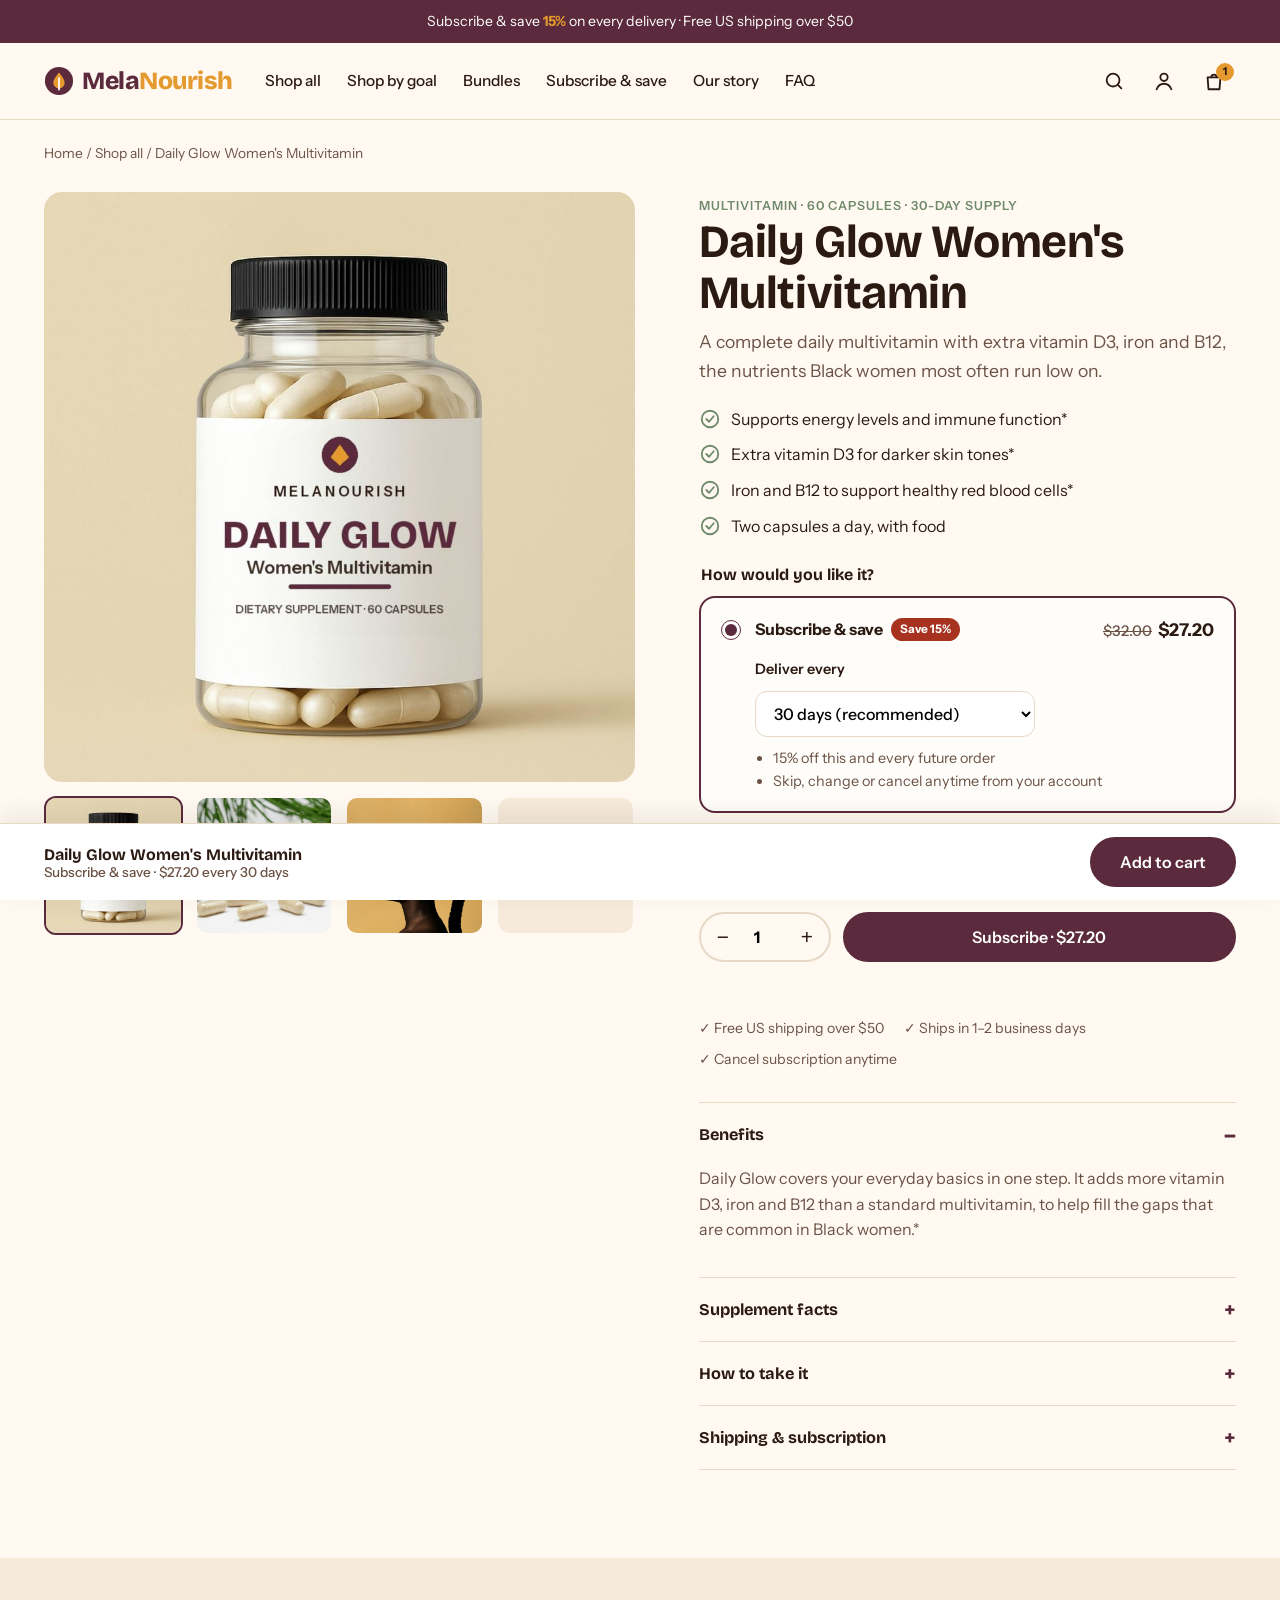
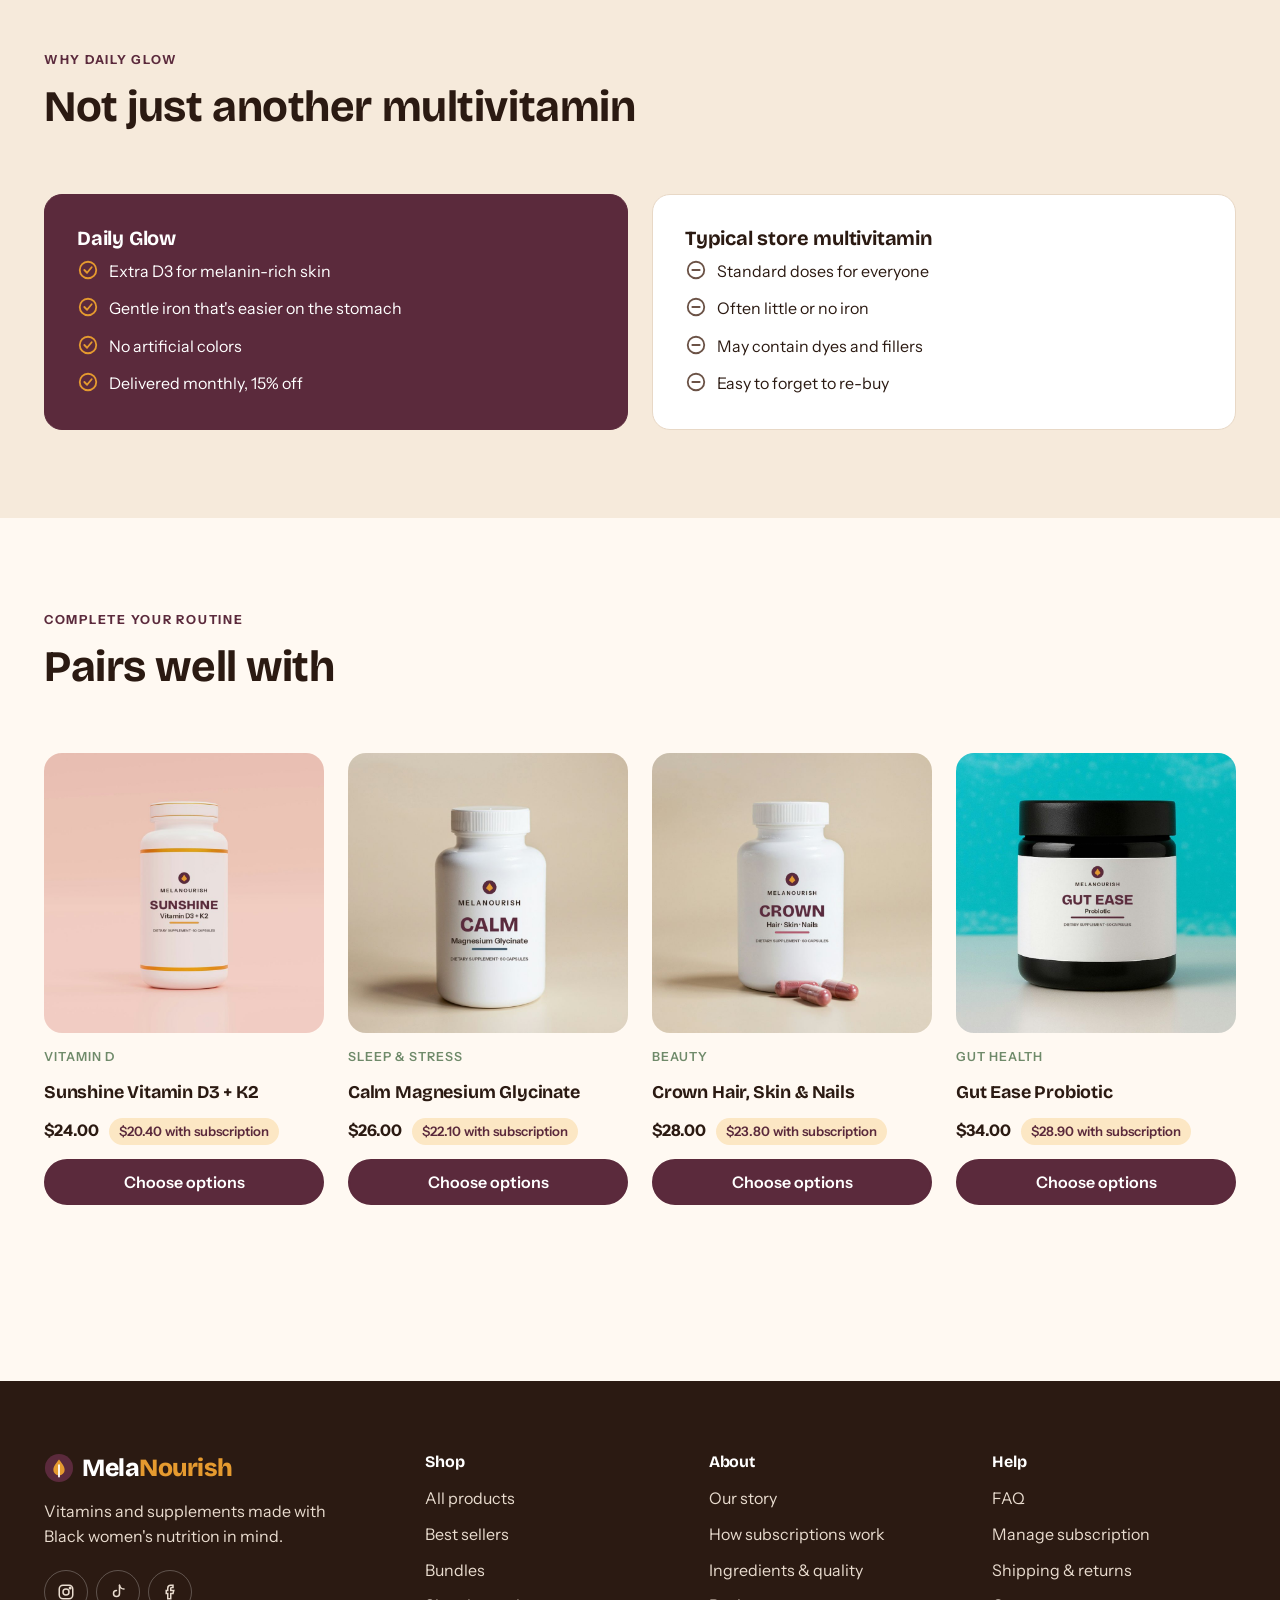
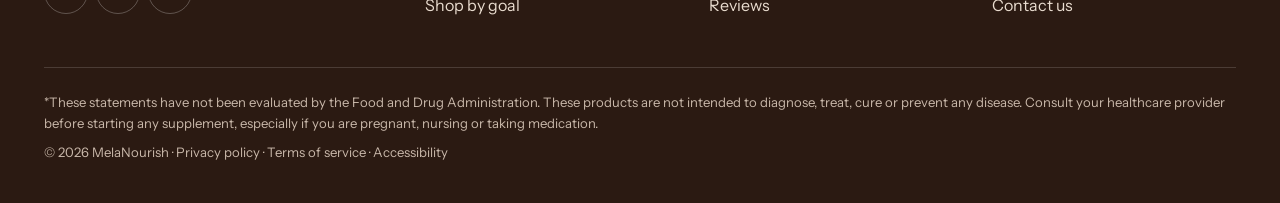
==== commit 1e0a4a49: "Refactor code structure for improved readability and maintainability" ====
--- a/product.html
+++ b/product.html
@@ -164,7 +164,7 @@
   <div class="cart-upsell" data-cart-upsell>
     <h3>Pairs well with</h3>
     <div class="upsell-card">
-      <span class="bottle-art" style="--art-bg:#FCE7C4"><span class="bottle" style="--bottle:#E59A2F"></span></span>
+      <img src="assets/images/product-d3-k2.jpg" alt="" width="900" height="900" loading="lazy">
       <div><strong>Sunshine D3 + K2</strong><span>$24.00</span></div>
       <button class="button button--secondary" type="button" data-upsell-add>Add</button>
     </div>
@@ -198,16 +198,12 @@
   <section class="product" data-section-type="main-product">
     <!-- product media gallery -->
     <div class="product__media">
-      <div class="bottle-art" style="--art-bg:#F3DCE3" data-main-media role="img" aria-label="Daily Glow Multivitamin bottle">
-        <div class="bottle" style="--bottle:#5B2A3C; width:34%; height:60%"><div class="bottle__label" style="font-size:.95rem">Daily Glow<small style="font-size:.62rem">Multivitamin · 60 caps</small></div></div>
-      </div>
+      <div class="product__main-media"><img src="assets/images/product-daily-glow.jpg" alt="Daily Glow Women's Multivitamin bottle" width="900" height="900" data-main-media></div>
       <div class="product__thumbs" role="group" aria-label="Product images">
-        <button type="button" aria-current="true" aria-label="Image 1: bottle front" data-thumb>
-          <span class="bottle-art" style="--art-bg:#F3DCE3"><span class="bottle" style="--bottle:#5B2A3C"></span></span>
-        </button>
-        <button type="button" aria-current="false" aria-label="Image 2: supplement facts" data-thumb><span class="thumb-panel">Supplement facts</span></button>
-        <button type="button" aria-current="false" aria-label="Image 3: lifestyle photo" data-thumb><span class="thumb-panel">Lifestyle photo</span></button>
-        <button type="button" aria-current="false" aria-label="Image 4: ingredient close-up" data-thumb><span class="thumb-panel">Capsule close-up</span></button>
+        <button type="button" aria-current="true" aria-label="Show image 1: bottle" data-thumb data-src="assets/images/product-daily-glow.jpg" data-alt="Daily Glow Women's Multivitamin bottle"><img src="assets/images/product-daily-glow.jpg" alt="" width="900" height="900"></button>
+        <button type="button" aria-current="false" aria-label="Show image 2: capsules" data-thumb data-src="assets/images/capsules.jpg" data-alt="Capsules spilling from a bottle"><img src="assets/images/capsules.jpg" alt="" width="900" height="900" loading="lazy"></button>
+        <button type="button" aria-current="false" aria-label="Show image 3: lifestyle" data-thumb data-src="assets/images/lifestyle-profile.jpg" data-alt="Woman in profile against a warm background"><img src="assets/images/lifestyle-profile.jpg" alt="" width="900" height="900" loading="lazy"></button>
+        <button type="button" aria-current="false" aria-label="Show image 4: supplement facts" data-thumb data-facts><span class="thumb-panel">Supplement facts</span></button>
       </div>
     </div>
 
@@ -280,7 +276,7 @@
           <summary>Benefits</summary>
           <div class="tab-body"><p>Daily Glow covers your everyday basics in one step. It adds more vitamin D3, iron and B12 than a standard multivitamin, to help fill the gaps that are common in Black women.*</p></div>
         </details>
-        <details>
+        <details data-facts-tab>
           <summary>Supplement facts</summary>
           <div class="tab-body">
             <table class="facts-table">
@@ -358,28 +354,28 @@
     </div>
     <div class="product-grid">
       <article class="product-card">
-        <div class="product-card__media"><a href="product.html" class="bottle-art" style="--art-bg:#FCE7C4" aria-label="Sunshine D3 + K2"><div class="bottle" style="--bottle:#E59A2F"><div class="bottle__label">D3 + K2<small>Sunshine</small></div></div></a></div>
+        <div class="product-card__media"><a href="product.html" class="product-media"><img src="assets/images/product-d3-k2.jpg" alt="Sunshine D3 + K2 supplement bottle" width="900" height="900" loading="lazy"></a></div>
         <span class="product-card__type">Vitamin D</span>
         <h3 class="product-card__title"><a href="product.html">Sunshine Vitamin D3 + K2</a></h3>
         <div class="product-card__price">$24.00 <span class="product-card__sub">$20.40 with subscription</span></div>
         <a class="button" href="product.html">Choose options</a>
       </article>
       <article class="product-card">
-        <div class="product-card__media"><a href="product.html" class="bottle-art" style="--art-bg:#DDE7DA" aria-label="Calm Magnesium Glycinate"><div class="bottle" style="--bottle:#3E5B6E"><div class="bottle__label">Calm<small>Magnesium</small></div></div></a></div>
+        <div class="product-card__media"><a href="product.html" class="product-media"><img src="assets/images/product-magnesium.jpg" alt="Calm Magnesium Glycinate supplement bottle" width="900" height="900" loading="lazy"></a></div>
         <span class="product-card__type">Sleep &amp; stress</span>
         <h3 class="product-card__title"><a href="product.html">Calm Magnesium Glycinate</a></h3>
         <div class="product-card__price">$26.00 <span class="product-card__sub">$22.10 with subscription</span></div>
         <a class="button" href="product.html">Choose options</a>
       </article>
       <article class="product-card">
-        <div class="product-card__media"><a href="product.html" class="bottle-art" style="--art-bg:#F3DCE3" aria-label="Crown Hair, Skin and Nails"><div class="bottle" style="--bottle:#B65A6E"><div class="bottle__label">Crown<small>Hair · Skin · Nails</small></div></div></a></div>
+        <div class="product-card__media"><a href="product.html" class="product-media"><img src="assets/images/product-crown.jpg" alt="Crown Hair, Skin and Nails supplement bottle" width="900" height="900" loading="lazy"></a></div>
         <span class="product-card__type">Beauty</span>
         <h3 class="product-card__title"><a href="product.html">Crown Hair, Skin &amp; Nails</a></h3>
         <div class="product-card__price">$28.00 <span class="product-card__sub">$23.80 with subscription</span></div>
         <a class="button" href="product.html">Choose options</a>
       </article>
       <article class="product-card">
-        <div class="product-card__media"><a href="product.html" class="bottle-art" style="--art-bg:#F3DCE3" aria-label="Gut Ease Probiotic"><div class="bottle" style="--bottle:#5B2A3C"><div class="bottle__label">Gut Ease<small>Probiotic</small></div></div></a></div>
+        <div class="product-card__media"><a href="product.html" class="product-media"><img src="assets/images/product-probiotic.jpg" alt="Gut Ease Probiotic supplement bottle" width="900" height="900" loading="lazy"></a></div>
         <span class="product-card__type">Gut health</span>
         <h3 class="product-card__title"><a href="product.html">Gut Ease Probiotic</a></h3>
         <div class="product-card__price">$34.00 <span class="product-card__sub">$28.90 with subscription</span></div>
--- a/assets/theme.css
+++ b/assets/theme.css
@@ -700,3 +700,55 @@
   .chip-btn { min-height: 38px; padding: 0 14px; font-size: .86rem; }
   .search-all .button { width: 100%; }
 }
+
+/* =========================================================
+   REAL IMAGES (image_picker settings / product.featured_image)
+   ========================================================= */
+.product-media { display: block; aspect-ratio: 1 / 1; border-radius: var(--radius); overflow: hidden; background: var(--color-surface); }
+.product-media img, .product__main-media img, .product__thumbs img, .bundle-card__art img, .upsell-card img, .cart-item img, .search-result img { width: 100%; height: 100%; object-fit: cover; display: block; }
+.product-media img { transition: transform .5s cubic-bezier(.22,.8,.24,1); }
+.product-card:hover .product-media img { transform: scale(1.04); }
+
+/* hero photo inside the blob + floating product chip */
+.hero__visual { background: none; aspect-ratio: 1 / 1; border-radius: 0; display: block; }
+.hero__photo { position: absolute; inset: 0; border-radius: 42% 58% 54% 46% / 48% 44% 56% 52%; overflow: hidden; background: var(--color-accent-soft); }
+.hero__photo img { width: 100%; height: 100%; object-fit: cover; object-position: 50% 30%; }
+.hero__product { position: absolute; left: -4%; bottom: 6%; display: flex; align-items: center; gap: 12px; background: #fff; border-radius: 18px; padding: 10px 16px 10px 10px; box-shadow: 0 18px 40px rgba(43,26,18,.16); text-decoration: none; max-width: 270px; transition: transform .2s ease; }
+.hero__product:hover { transform: translateY(-3px); }
+.hero__product img { width: 64px; height: 64px; border-radius: 12px; object-fit: cover; flex: none; }
+.hero__product span { font: 700 .92rem/1.25 var(--font-heading); }
+.hero__product small { display: block; font: 700 .66rem var(--font-body); letter-spacing: .1em; text-transform: uppercase; color: var(--color-sage); margin-bottom: 2px; }
+.hero__product b { display: block; font: 700 .86rem var(--font-body); color: var(--color-primary); margin-top: 3px; }
+.hero__product s { color: var(--color-text-muted); font-weight: 500; margin-left: 4px; }
+
+/* story photo */
+.mission__art { background: var(--color-surface); }
+.mission__art img { width: 100%; height: 100%; object-fit: cover; }
+.mission__art::after { display: none; }
+
+/* bundles: three product shots */
+.bundle-card__art { background: var(--color-surface); height: auto; padding: 0; gap: 4px; overflow: hidden; display: grid; grid-template-columns: repeat(3, 1fr); align-items: stretch; }
+.bundle-card__art img { aspect-ratio: 1 / 1; }
+
+/* product page gallery */
+.product__main-media { aspect-ratio: 1 / 1; border-radius: var(--radius); overflow: hidden; background: var(--color-surface); }
+.product__main-media img { transition: opacity .25s ease; }
+.product__main-media img.is-swapping { opacity: 0; }
+.product__thumbs button { aspect-ratio: 1 / 1; overflow: hidden; border-radius: 12px; }
+.product__thumbs button[aria-current="true"] { border-color: var(--color-primary); }
+
+/* drawer / search / upsell thumbs */
+.cart-item > img { width: 72px; height: 72px; border-radius: 12px; }
+.upsell-card > img { width: 48px; height: 48px; border-radius: 10px; }
+.search-result > img { width: 72px; height: 72px; border-radius: 12px; }
+
+@media (max-width: 760px) {
+  .hero__visual { max-width: 360px; }
+  .hero__product { left: -2%; bottom: 2%; padding: 8px 12px 8px 8px; gap: 10px; max-width: 220px; border-radius: 14px; }
+  .hero__product img { width: 50px; height: 50px; border-radius: 10px; }
+  .hero__product span { font-size: .8rem; text-align: left; }
+  .mission__art { aspect-ratio: 5 / 4; }
+  .product__main-media { border-radius: 0; }
+  .cart-item > img { width: 60px; height: 60px; }
+  .search-result > img { width: 56px; height: 56px; border-radius: 10px; }
+}
